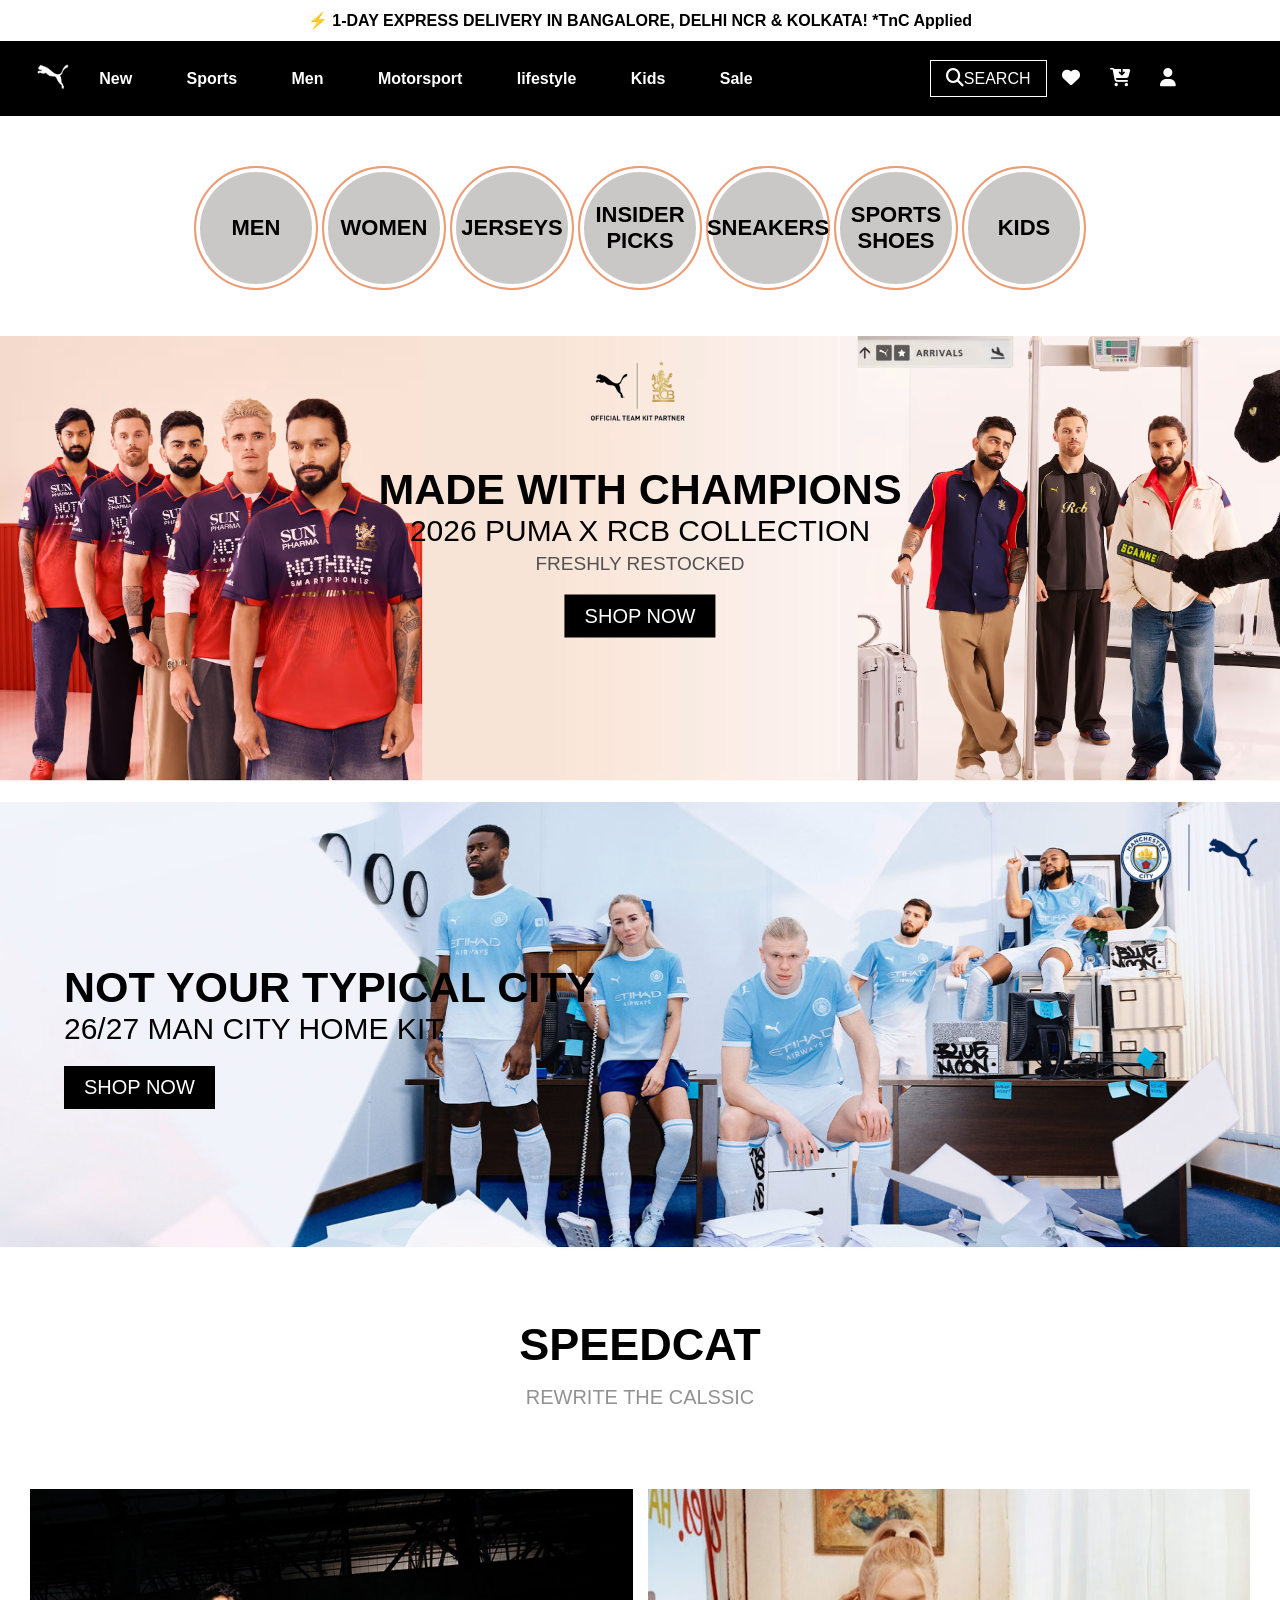
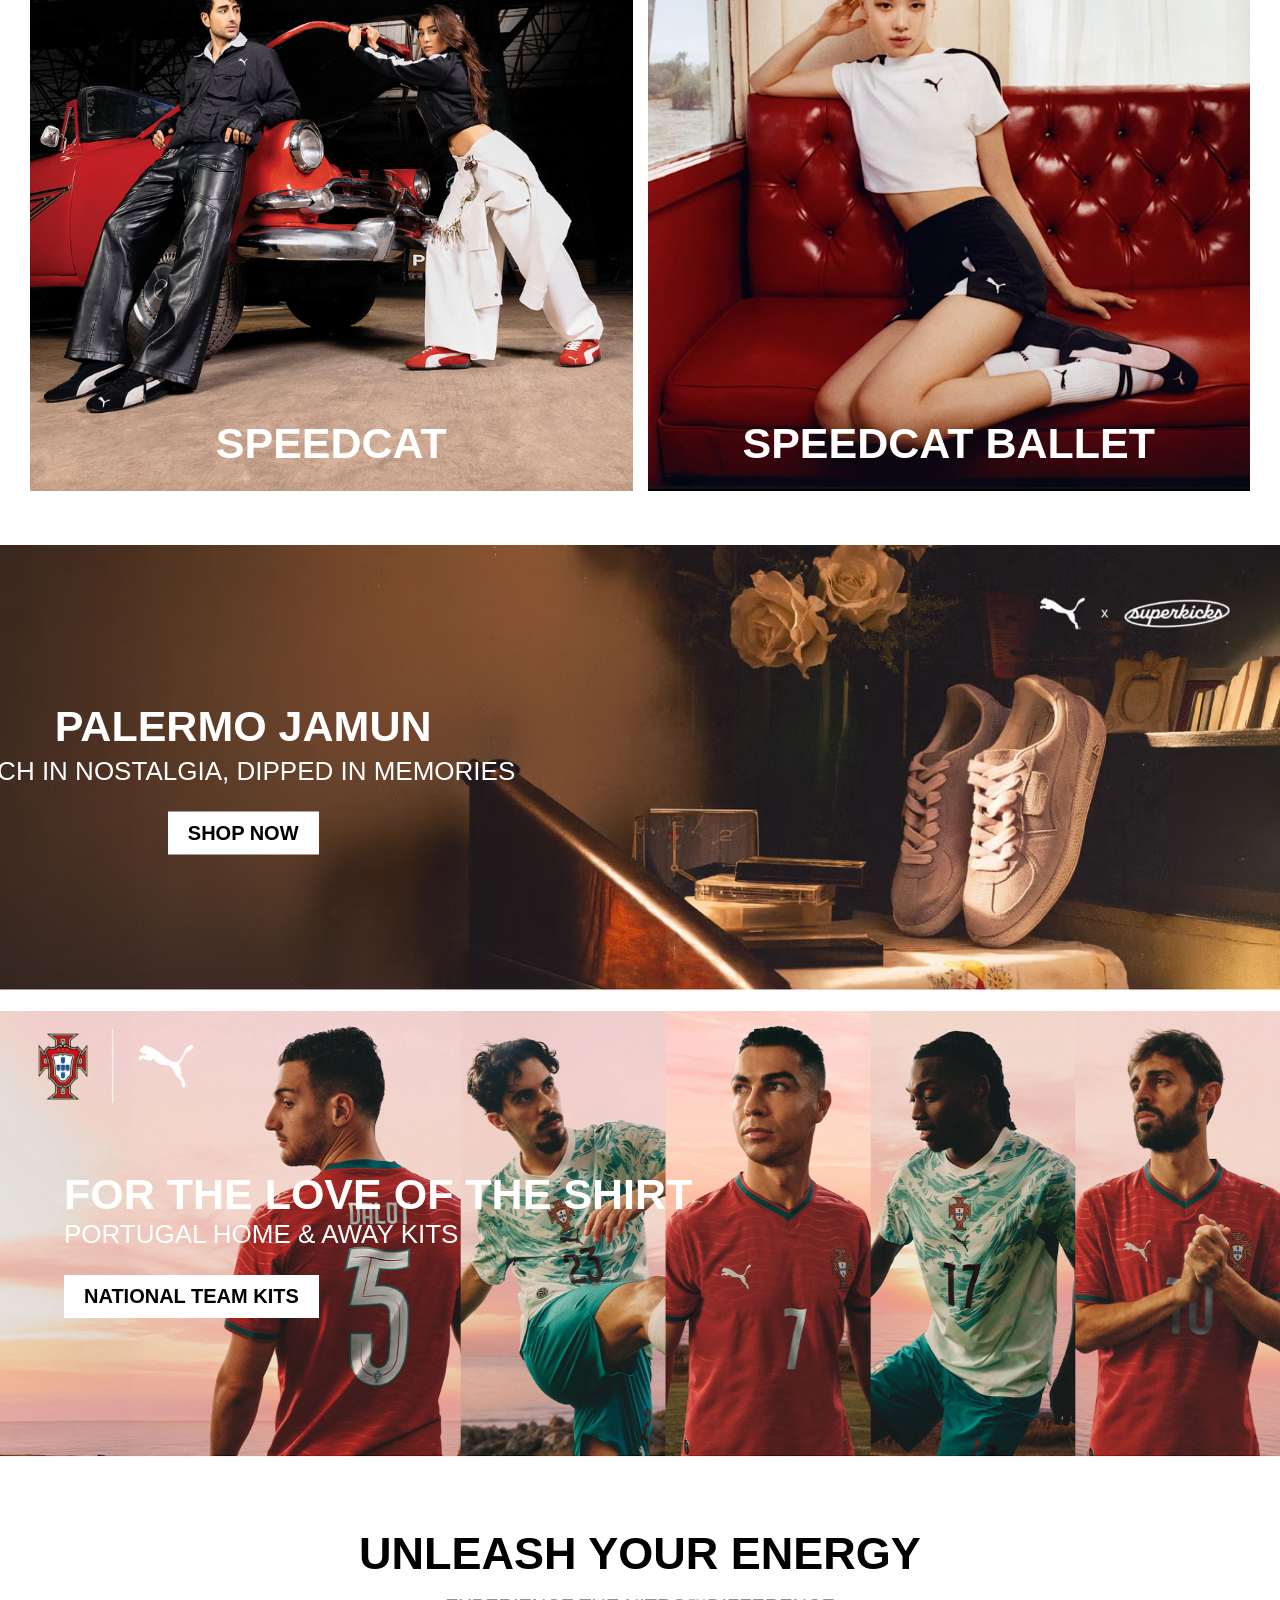
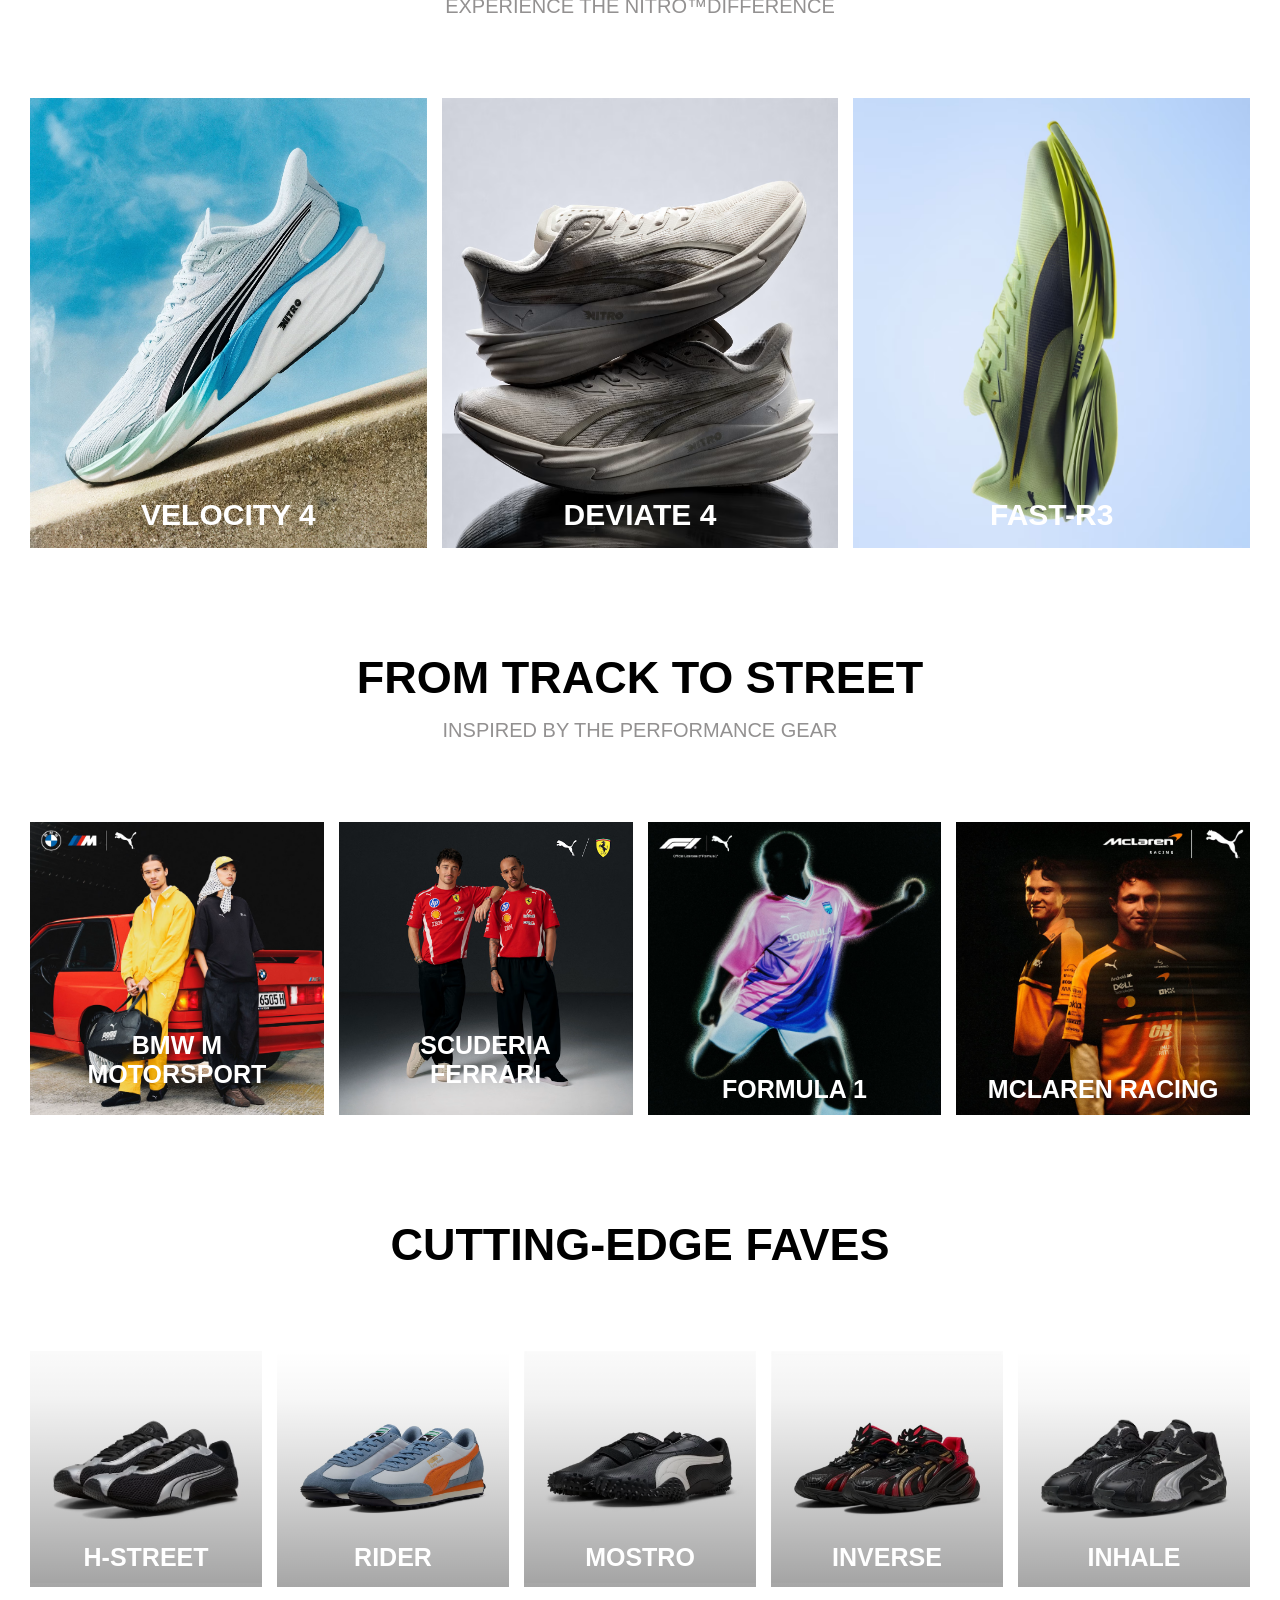
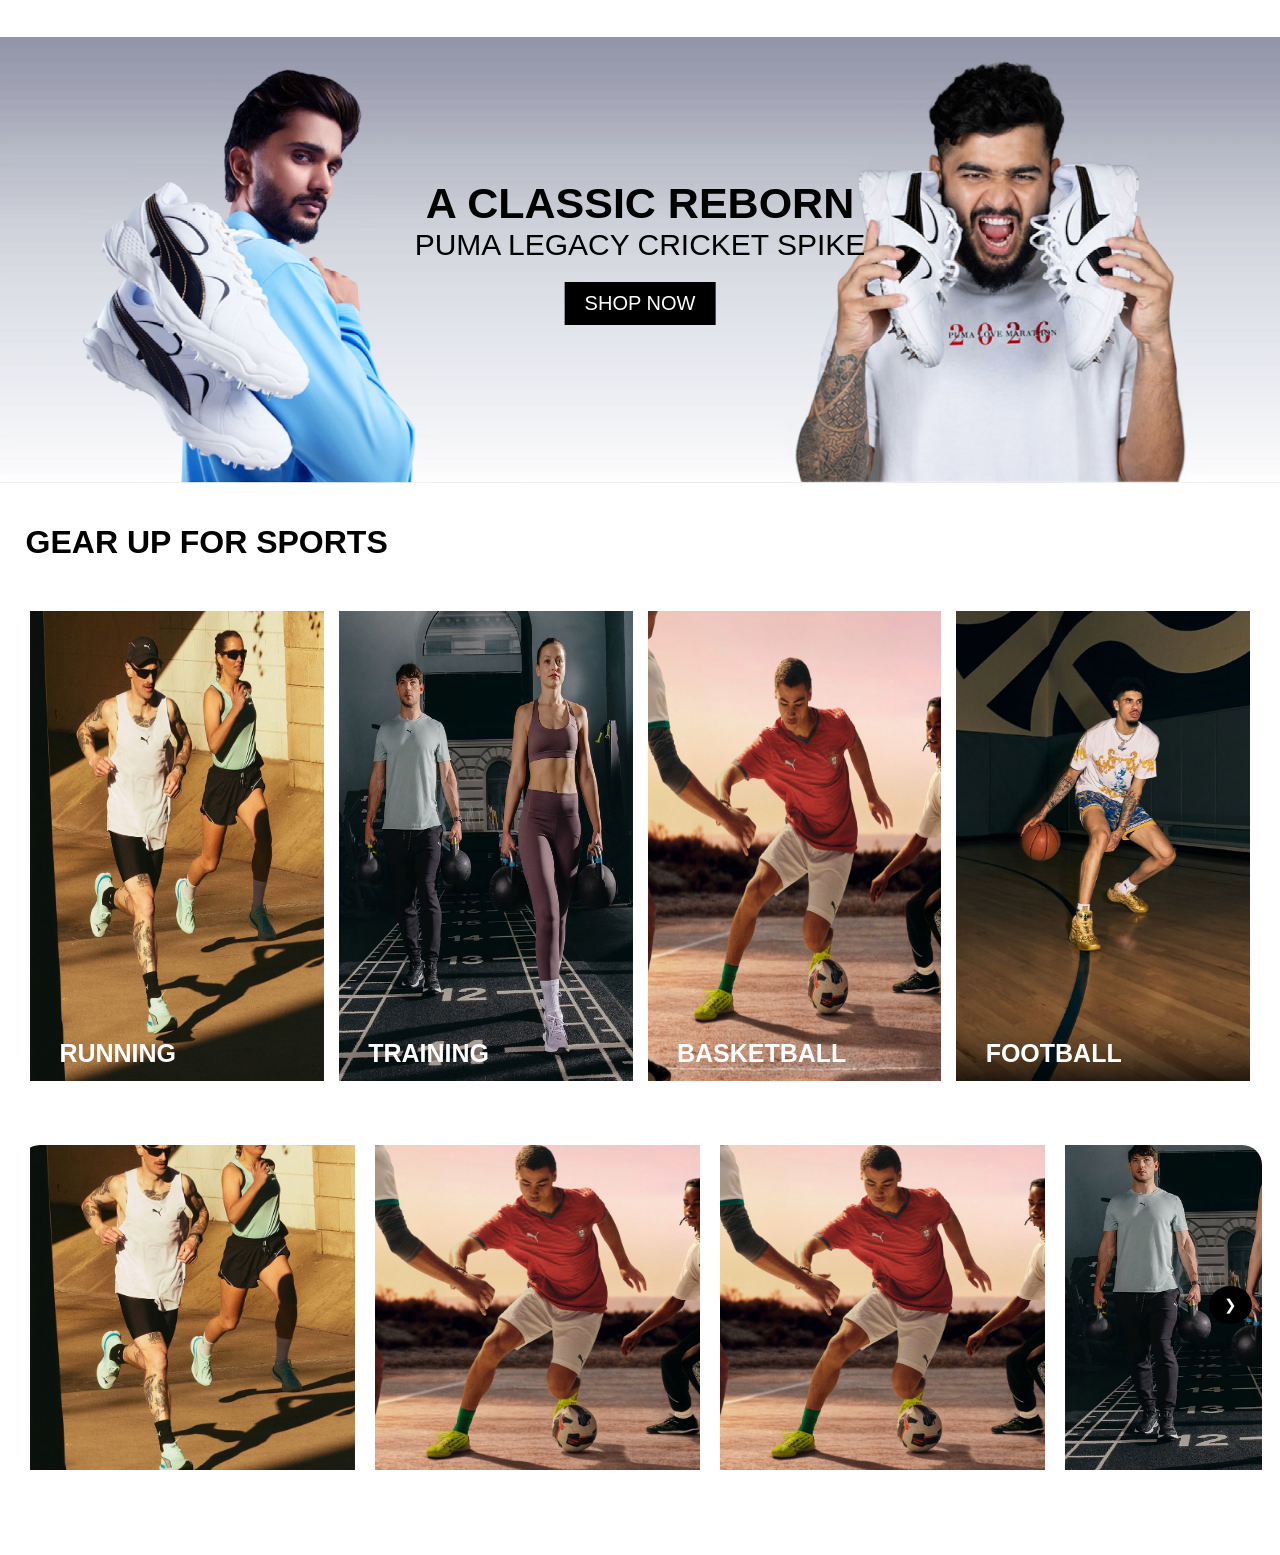
==== index.html @ 1e5866aa "new data" ====
<!DOCTYPE html>
<html lang="en">

<head>
    <meta charset="UTF-8">
    <meta name="viewport" content="width=device-width, initial-scale=1.0">
    <title>Puma Website Clone</title>
    <link rel="stylesheet" href="./index.css">
    <link rel="icon" href="./Assests/puma_logo.png" />
    <link rel="stylesheet" href="https://cdnjs.cloudflare.com/ajax/libs/font-awesome/6.5.1/css/all.min.css" />
</head>

<body>
    <div id="topNavBar">⚡️ 1-DAY EXPRESS DELIVERY IN BANGALORE, DELHI NCR & KOLKATA! *TnC Applied</div>
    <div id="navBar">
        <div id="navBar1">
            <img src="./Assests/puma_logo.png" alt="Puma_logo" />
        </div>
        <div id="navBar2">
            <a href="./Products.html">New</a>
            <a>Sports</a>
            <a href="./New.html">Men</a>
            <a>Motorsport</a>
            <a>lifestyle</a>
            <a>Kids</a>
            <a>Sale</a>
        </div>
        <div id="navBar3">
            <button><i class="fa-solid fa-magnifying-glass" style="font-size: 18px"></i>SEARCH</button>
            <button id="wishIcon" style="border: none"><i class="fa-solid fa-heart"
                    style="font-size: 18px;"></i></button>
            <button id="cartIcon" style="border: none"><i class="fa-solid fa-cart-arrow-down"
                    style="font-size: 18px;"></i></button>
            <button id="userIcon" style="border: none"><i class="fa-solid fa-user"
                    style="font-size: 18px;"></i></button>
        </div>
    </div>

    <div id="category">
        <p>MEN</p>
        <p>WOMEN</p>
        <p>JERSEYS</p>
        <p>INSIDER <br> PICKS</p>
        <p>SNEAKERS</p>
        <p>SPORTS <br> SHOES</p>
        <p>KIDS</p>
    </div>

    <div class="banner">
        <div class="banner_center">
            <h1>MADE WITH CHAMPIONS</h1>
            <p class="black_p">2026 PUMA X RCB COLLECTION</p>
            <p class="grey_p">FRESHLY RESTOCKED</p>
            <button class="blk_btn">SHOP NOW</button>
        </div>
        <img src="./Assests/mainTop.avif" alt="main_image" />
    </div>

    <div class="banner">
        <div class="banner_left">
            <h1>NOT YOUR TYPICAL CITY</h1>
            <p class="black_p">26/27 MAN CITY HOME KIT</p>
            <button class="blk_btn">SHOP NOW</button>
        </div>
        <img src="./Assests/etihad.avif" alt="Etihad_image" />
    </div>


    <div class="heading_center">
        <h1 class="black_h1_mid">SPEEDCAT</h1>
        <P class="grey_p_mid">REWRITE THE CALSSIC</P>
    </div>
    <div class="speedCat_div">
        <div class="banner">
            <div class="text_mid">
                <h1 class="white_h1_mid">SPEEDCAT</h1>
            </div>
            <img src="./Assests/cat1.avif" alt="cat1_image" />
        </div>
        <div class="banner">
            <div class="text_mid">
                <h1 class="white_h1_mid">SPEEDCAT BALLET</h1>
            </div>
            <img src="./Assests/cat2.avif" alt="cat2_image" />
        </div>
    </div>

    <div class="banner">
        <div class="banner_left text_mid">
            <h1 class="white_h1">PALERMO JAMUN</h1>
            <p class="grey_p white_p">RICH IN NOSTALGIA, DIPPED IN MEMORIES</p>
            <button class="blk_btn white_btn">SHOP NOW</button>
        </div>
        <img src="./Assests/palermo.avif" alt="palemro_image" />
    </div>

    <div class="banner">
        <div class="banner_left">
            <h1 class="white_h1">FOR THE LOVE OF THE SHIRT</h1>
            <p class="black_p white_p">PORTUGAL HOME & AWAY KITS</p>
            <button class="blk_btn white_btn">NATIONAL TEAM KITS</button>
        </div>
        <img src="./Assests/love.avif" alt="love_image" />
    </div>

    <div class="heading_center">
        <h1 class="black_h1_mid">UNLEASH YOUR ENERGY</h1>
        <P class="grey_p_mid">EXPERIENCE THE NITRO™️DIFFERENCE</P>
    </div>
    <div class="shoe_div speedCat_div">
        <div class="banner shoe_img">
            <div class="text_mid">
                <h2 class="white_h1_mid sml">VELOCITY 4</h2>
            </div>
            <img src="./Assests/shoe1.avif" alt="shoe1_image" />
        </div>
        <div class="banner shoe_img">
            <div class="text_mid">
                <h2 class="white_h1_mid sml">DEVIATE 4</h2>
            </div>
            <img src="./Assests/shoe2.avif" alt="shoe2_image" />
        </div>
        <div class="banner shoe_img">
            <div class="text_mid">
                <h2 class="white_h1_mid sml">FAST-R3</h2>
            </div>
            <img src="./Assests/shoe3.avif" alt="shoe3_image" />
        </div>
    </div>

    <div class="heading_center">
        <h1 class="black_h1_mid">FROM TRACK TO STREET</h1>
        <P class="grey_p_mid">INSPIRED BY THE PERFORMANCE GEAR</P>
    </div>
    <div class="track_div speedCat_div">
        <div class="banner track_img">
            <div class="text_mid">
                <h2 class="white_h1_mid vsml">BMW M MOTORSPORT</h2>
            </div>
            <img src="./Assests/track1.avif" alt="track1_image" />
        </div>
        <div class="banner track_img">
            <div class="text_mid">
                <h2 class="white_h1_mid vsml">SCUDERIA FERRARI</h2>
            </div>
            <img src="./Assests/track2.avif" alt="track2_image" />
        </div>
        <div class="banner track_img">
            <div class="text_mid">
                <h2 class="white_h1_mid vsml">FORMULA 1</h2>
            </div>
            <img src="./Assests/track3.avif" alt="track3_image" />
        </div>
        <div class="banner track_img">
            <div class="text_mid">
                <h2 class="white_h1_mid vsml">MCLAREN RACING</h2>
            </div>
            <img src="./Assests/track4.avif" alt="track4_image" />
        </div>
    </div>

    <div class="heading_center">
        <h1 class="black_h1_mid">CUTTING-EDGE FAVES</h1>
    </div>
    <div class="snk_div speedCat_div">
        <div class="banner track_img">
            <div class="text_mid">
                <h2 class="white_h1_mid vsml">H-STREET</h2>
            </div>
            <div class="shadow_img">
                <img src="./Assests/snk1.avif" alt="snk1_image" />
            </div>

        </div>
        <div class="banner track_img">
            <div class="text_mid">
                <h2 class="white_h1_mid vsml">RIDER</h2>
            </div>
            <div class="shadow_img">
                <img src="./Assests/snk2.avif" alt="snk2_image" />
            </div>

        </div>
        <div class="banner track_img">
            <div class="text_mid">
                <h2 class="white_h1_mid vsml">MOSTRO</h2>
            </div>
            <div class="shadow_img">
                <img src="./Assests/snk3.avif" alt="snk3_image" />
            </div>

        </div>
        <div class="banner track_img">
            <div class="text_mid">
                <h2 class="white_h1_mid vsml">INVERSE</h2>
            </div>
            <div class="shadow_img">
                <img src="./Assests/snk4.avif" alt="snk4_image" />
            </div>

        </div>
        <div class="banner track_img">
            <div class="text_mid">
                <h2 class="white_h1_mid vsml">INHALE</h2>
            </div>
            <div class="shadow_img">
                <img src="./Assests/snk5.avif" alt="snk5_image" />
            </div>

        </div>
    </div>


    <div class="banner">
        <div class="banner_center">
            <h1>A CLASSIC REBORN</h1>
            <p class="black_p">PUMA LEGACY CRICKET SPIKE</p>
            <button class="blk_btn">SHOP NOW</button>
        </div>
        <img src="./Assests/classic.avif" alt="classic_image" />
    </div>

    <div class="mar-less">
        <h1 class="black_h1_left">GEAR UP FOR SPORTS</h1>
    </div>
    <div class="track_div speedCat_div">
        <div class="banner gear_img">
            <div>
                <h2 class="white_h1_mid vsml">RUNNING</h2>
            </div>
            <img src="./Assests/gear1.avif" alt="gear1_image" />
        </div>
        <div class="banner gear_img">
            <div>
                <h2 class="white_h1_mid vsml">TRAINING</h2>
            </div>
            <img src="./Assests/gear2.avif" alt="gear2_image" />
        </div>
        <div class="banner gear_img">
            <div>
                <h2 class="white_h1_mid vsml">BASKETBALL</h2>
            </div>
            <img src="./Assests/gear3.avif" alt="gear3_image" />
        </div>
        <div class="banner gear_img">
            <div>
                <h2 class="white_h1_mid vsml">FOOTBALL</h2>
            </div>
            <img src="./Assests/gear4.avif" alt="gear4_image" />
        </div>
    </div>



    <div class="carousel">

        <div class="slides" id="slides">
            <img src="./Assests/gear1.avif" alt="gear4_image" />
            <img src="./Assests/gear3.avif" alt="gear4_image" />
            <img src="./Assests/gear3.avif" alt="gear4_image" />
            <img src="./Assests/gear2.avif" alt="gear4_image" />
            <img src="./Assests/gear1.avif" alt="gear4_image" />
            <img src="./Assests/gear1.avif" alt="gear4_image" />
            <img src="./Assests/gear3.avif" alt="gear4_image" />
            <img src="./Assests/gear3.avif" alt="gear4_image" />
            <img src="./Assests/snk2.avif" alt="gear4_image" />
            <img src="./Assests/snk1.avif" alt="gear4_image" />
        </div>

        <button class="prev" id="prev">❮</button>
        <button class="next" id="next">❯</button>

    </div>


    <script src="./index.js"></script>
</body>

</html>
---- index.css ----
* {
    margin: 0;
    font-family: 'Gill Sans', 'Gill Sans MT', Calibri, 'Trebuchet MS', sans-serif
}

/* TOP NAVBAR */
#topNavBar {
    text-align: center;
    padding: 11px 0px;
    font-weight: 600;
}

/* MAIN NAVBAR */
#navBar {
    background-color: black;
    display: flex;
    justify-content: flex-start;
    padding: 1.2em 2em;
}

/* NAVBAR FIRST */
#navBar1 {
    /* border:1px solid white */
}

#navBar1 img {
    width: 40px
}

/* NAVBAR SECOND */
#navBar2 {
    display: flex;
    justify-content: space-around;
    /* border:1px solid white; */
    padding-right: 150px;
    align-items: center;
}

#navBar2 a {
    font-size: 16px;
    color: #FFFFFF;
    padding: 0px 1.7em;
    font-weight: 600;
    text-decoration: none;
}

/* NAVBAR THIRD */
#navBar3 {
    display: flex;
    justify-content: space-around;
    /* border:1px solid white */
}

#navBar3 button {
    padding: 0px 15px;
    background-color: black;
    color: white;
    font-weight: 400;
    font-size: 16px;
    border: 1px solid white
}

/* CATEGORIES */
#category {
    display: flex;
    justify-content: space-around;
    width: 70%;
    margin: 50px auto;
    height: 120px;
}

#category p {
    border: 2px solid rgb(240, 154, 111);
    background-color: rgb(202, 199, 199);
    border-radius: 50%;
    height: 120px;
    width: 120px;
    display: flex;
    justify-content: center;
    align-items: center;
    text-align: center;
    font-weight: 600;
    font-size: 22px;
    box-shadow: inset 0 0 0 4px white;
}

/* BANNER FIRST */
.banner {
    position: relative;
}

.banner_center {
    position: absolute;
    top: 46%;
    left: 50%;
    translate: -50% -50%;
    z-index: 2;
    text-align: center;
    font-family: 'Franklin Gothic Medium', 'Arial Narrow', Arial, sans-serif;
}

.banner h1 {
    font-size: 43px;
    font-weight: 600;
}

.black_p {
    font-size: 30px;
    font-weight: 100;
}

.grey_p {
    font-size: 19px;
    font-weight: 100;
    color: rgb(83, 82, 82);
    padding-top: 5px;
}

.banner img {
    width: 100%;
}

.blk_btn{
    background-color: black;
    color: white;
    border: 0px;
    padding: 10px 20px;
    margin-top: 20px;
    font-size: 20px;
}

/* BANNER TYPICAL */
.banner_left {
    position: absolute;
    top: 50%;
    left: 45%;
    translate: -50% -50%;
    z-index: 2;
    width:80%;
    font-family: 'Franklin Gothic Medium', 'Arial Narrow', Arial, sans-serif;
}

/* SPEEDCAT */
.black_h1_mid{
    text-align: center;
    font-size: 45px;
}
.grey_p_mid{
    margin-top: 15px;
    text-align: center;
    font-size: 20px;
    color: rgb(147, 145, 145);
}
.heading_center{
    padding: 50px 0px 30px 0px;
}

.speedCat_div{
    padding: 50px 30px;
    display: grid;
    grid-template-columns: repeat(2,1fr);
    gap:15px;
    position: relative;
}

.white_h1_mid{
    position: absolute;
    left:50%;
    bottom: 0.5%;
    width:80%;
    translate: -50% -50%;
    color: white;
}

/* BANNER PALERMO */
.white_h1{
    font-size: 43px;
    font-weight: 600;
    color: white;
}

.white_p{
    color:white;
    font-size: 26px;
}

.text_mid{
    text-align: center;
      left: 19%;
}

.white_btn{
    background-color: white;
    color:black;
    font-weight: 800;
    margin-top: 25px;
}
 /* SHOE GRID */
.shoe_div{
    grid-template-columns: repeat(3,1fr);
}
.sml{
    font-size: 30px;
}
.shoe_img img{
 height:450px;
}
/* TRACK GRID */
.track_div{
    grid-template-columns: repeat(4,1fr);
}
.track_img img{
    height: auto;
}
.vsml{
    font-size: 25px;
    z-index: 2;
}
/* SNEAKER GRID */
.snk_div{
    grid-template-columns: repeat(5,1fr);
    position: relative;
    width: fit-content;
}
/* layer on image */
.shadow_img::after {  
    content: "";
    position: absolute;
    inset: 0;
    background: linear-gradient(
    180deg,
    rgba(0,0,0,0) 0%,
    rgba(0,0,0,0.03) 20%,
    rgba(0,0,0,0.10) 40%,
    rgba(0,0,0,0.20) 65%,
    rgba(0,0,0,0.35) 100%
);
}

/* GEAR UP */
.black_h1_left{
    margin-left: 2%;
}
.gear_img img{
    height:470px
}
.mar-less{
    margin:20px 0px 0px 0px;
}

/* CAROSOULE */
    .carousel{
    width:97%;
    height:400px;
    overflow:hidden;
    position:relative;
    border-radius:20px;
    margin: 10px 20px;
}

.slides{
    display:flex;
    height:100%;
    transition:transform 2s ease-in-out;
}

.slides img{
    width:325px;
    height:325px;
    object-fit:cover;
    flex-shrink:0;
    margin:0px 10px;
}

.prev,
.next{
    position:absolute;
    top:40%;
    transform:translateY(-50%);
    padding:10px 15px;
    border:none;
    background:black;
    color:white;
    cursor:pointer;
    font-size:15px;
    z-index:10;
    border-radius: 50%;
}

.prev{
    left:10px;
}

.next{
    right:10px;
}
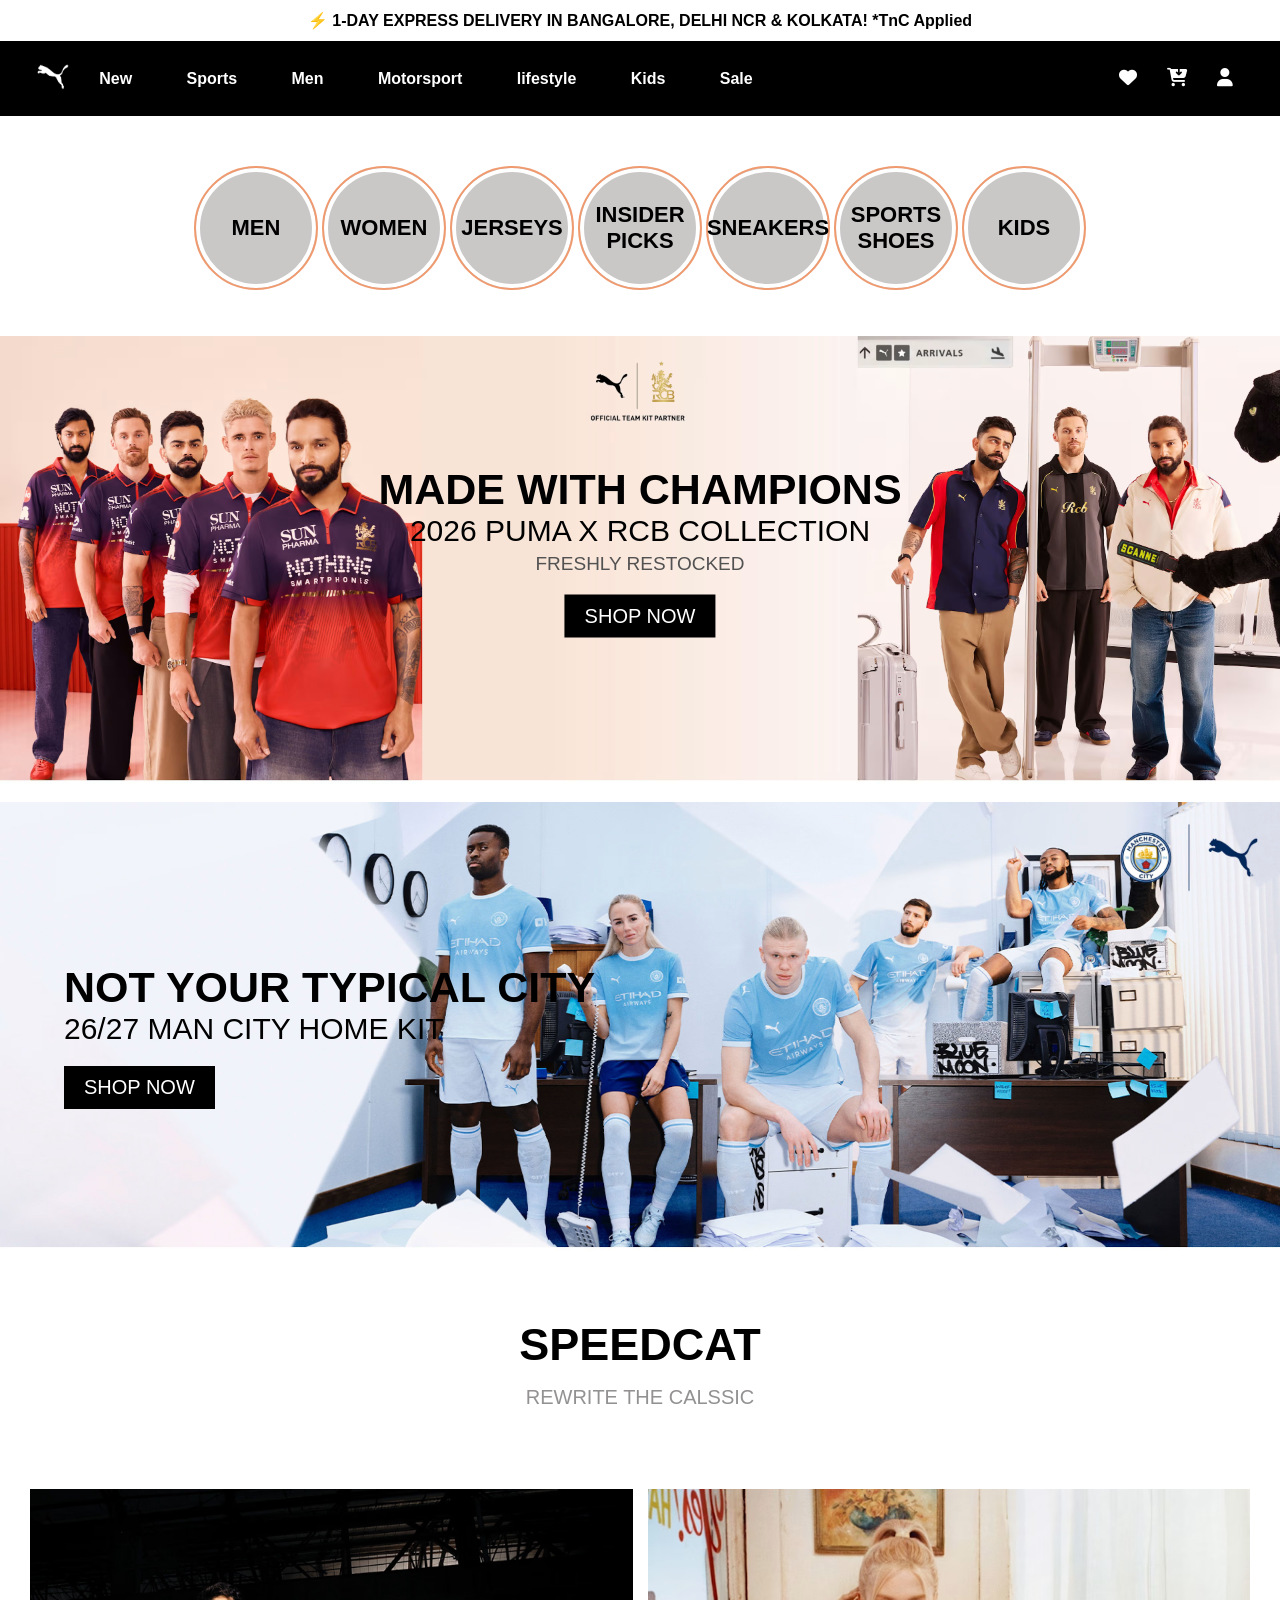
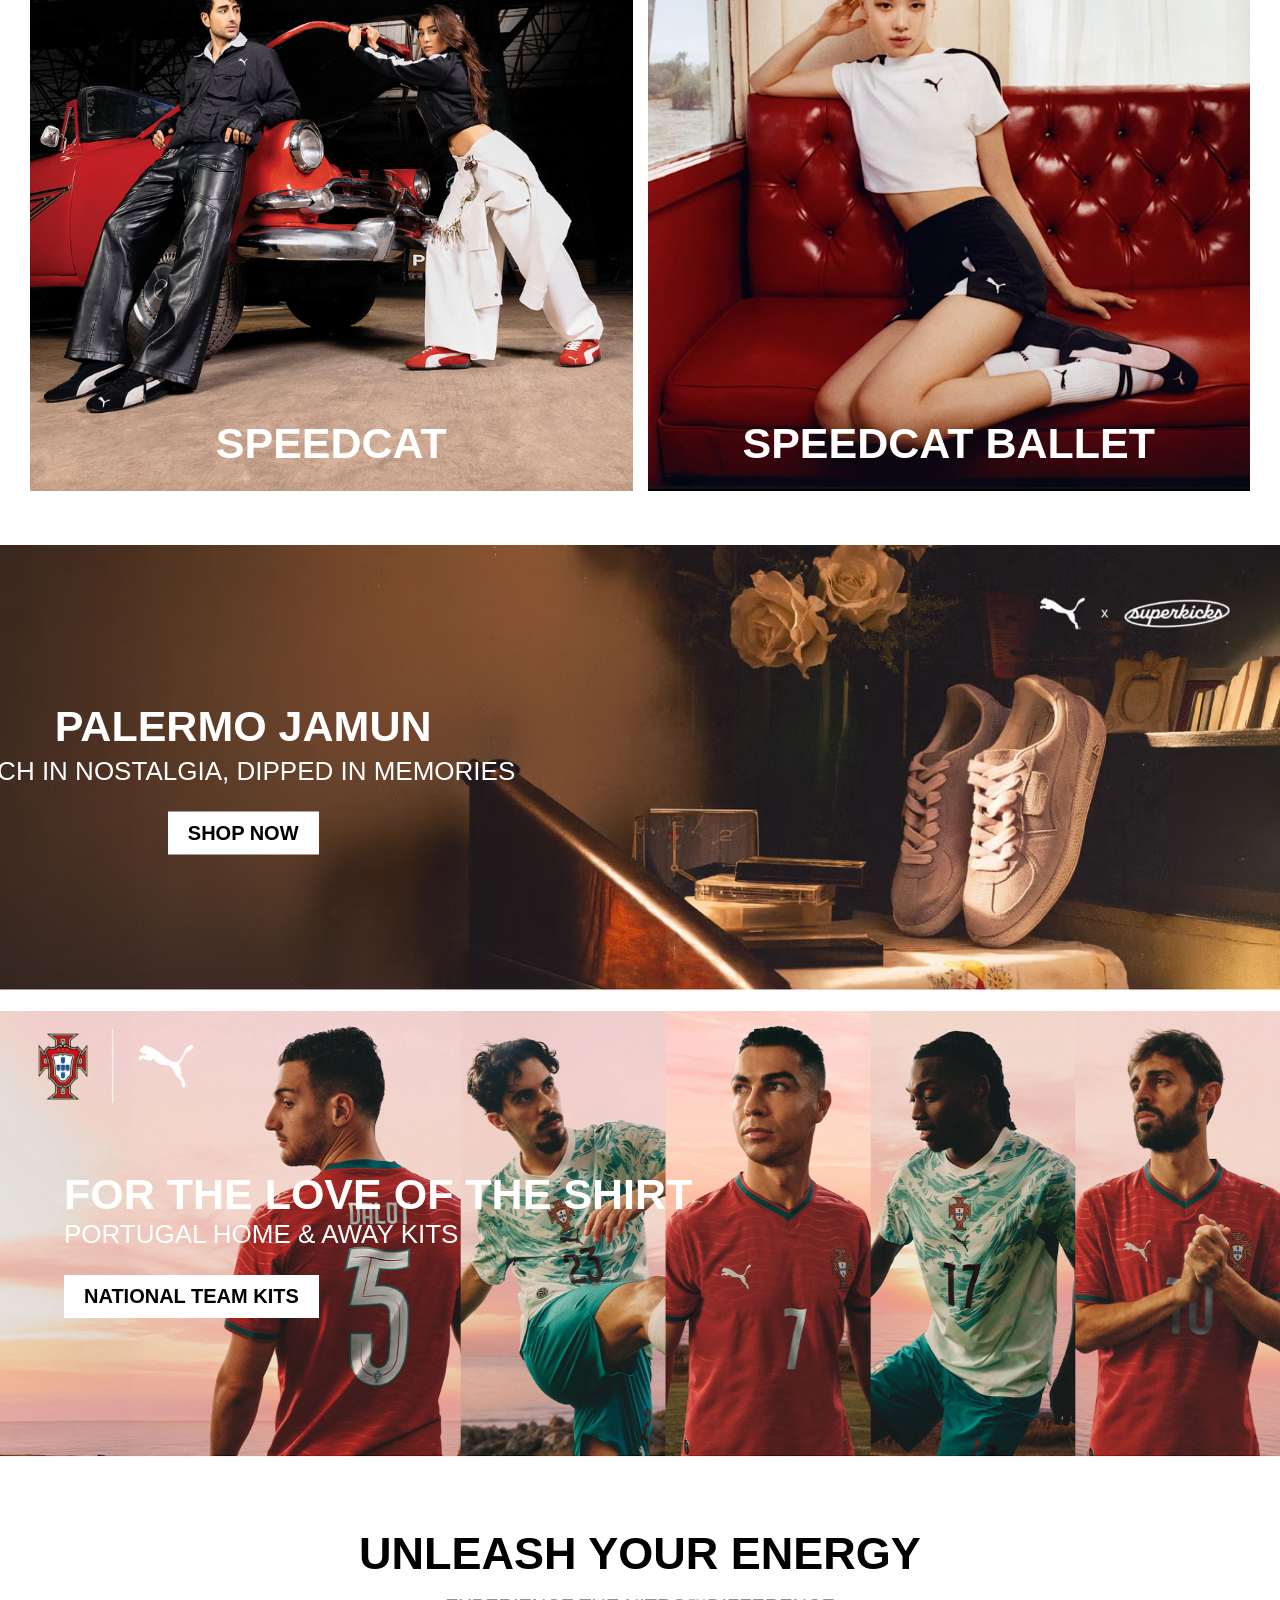
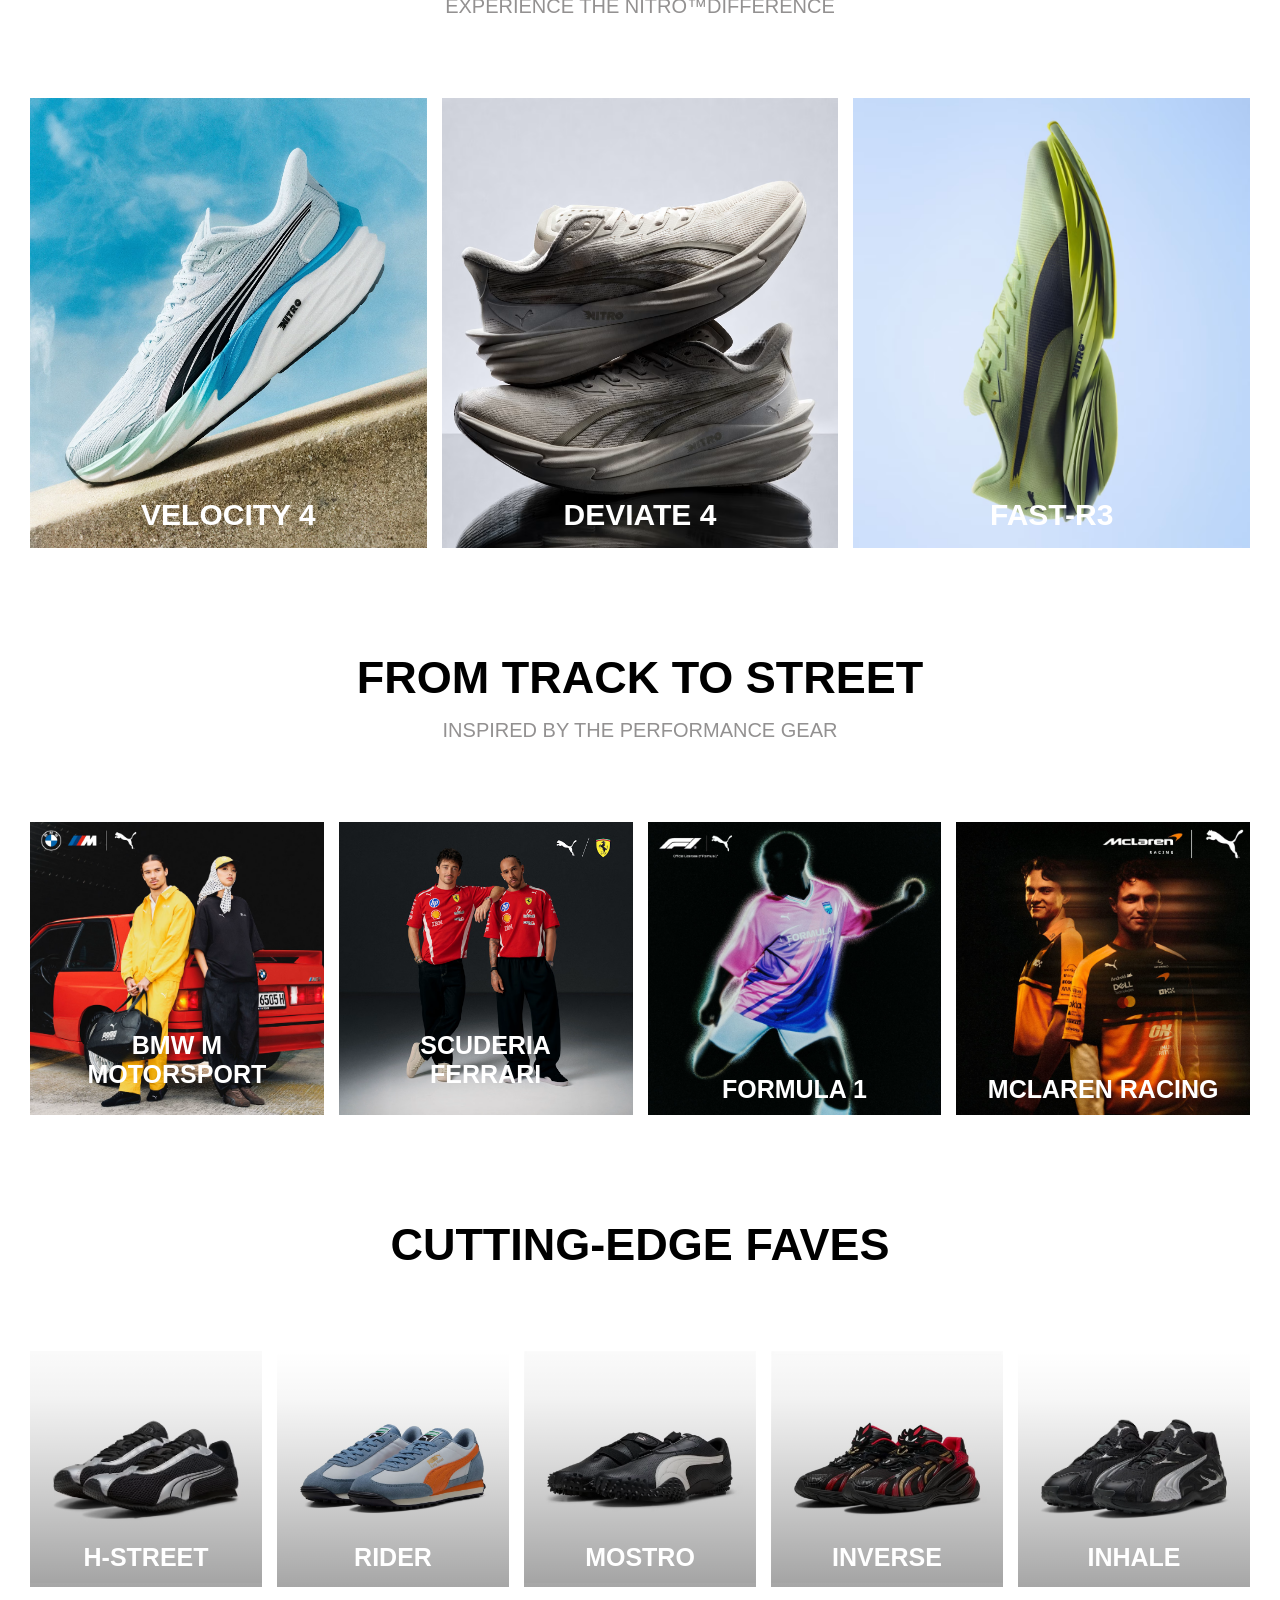
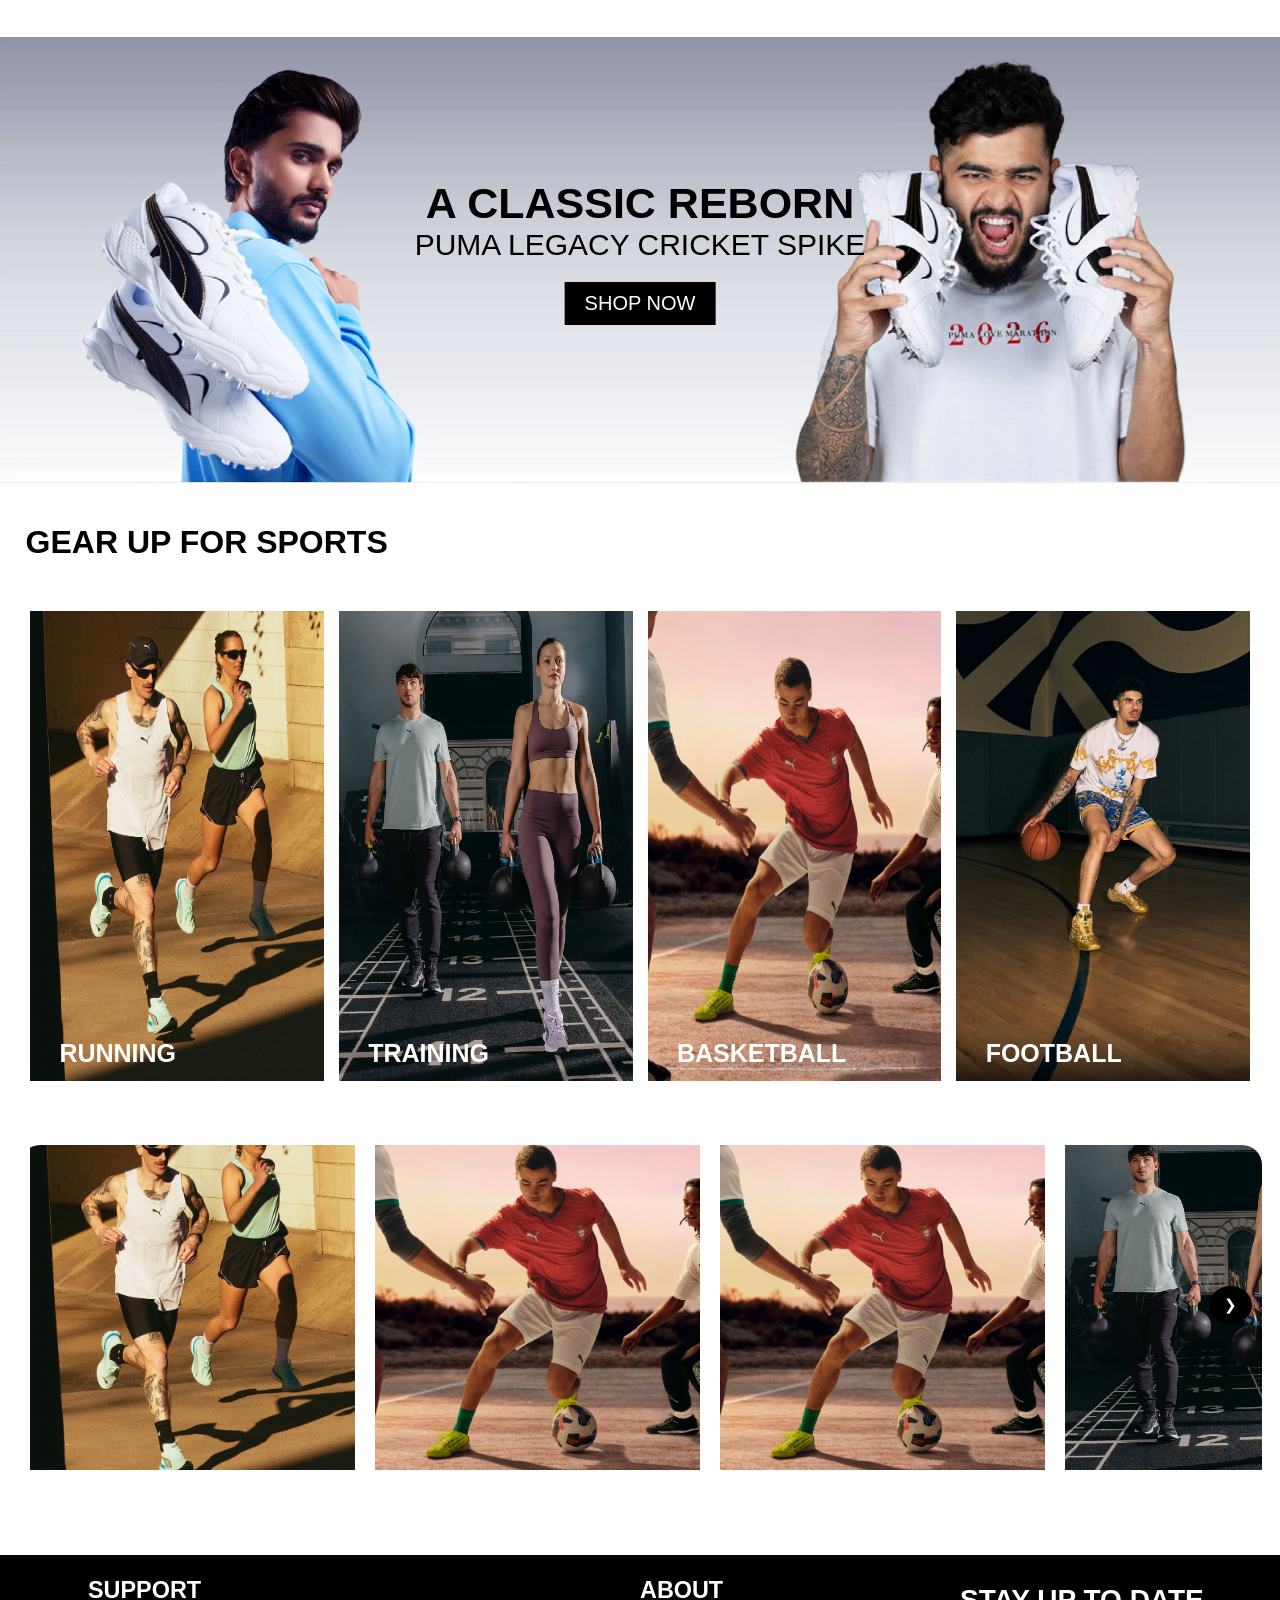
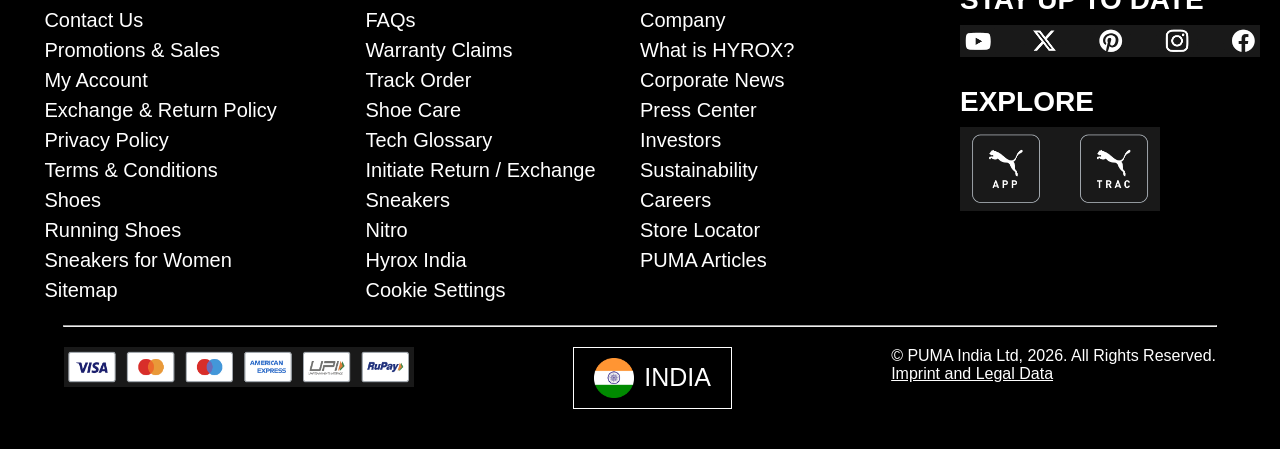
==== commit 893647fe: "add" ====
--- a/index.html
+++ b/index.html
@@ -16,24 +16,27 @@
         <div id="navBar1">
             <img src="./Assests/puma_logo.png" alt="Puma_logo" />
         </div>
-        <div id="navBar2">
-            <a href="./Products.html">New</a>
-            <a>Sports</a>
-            <a href="./New.html">Men</a>
-            <a>Motorsport</a>
-            <a>lifestyle</a>
-            <a>Kids</a>
-            <a>Sale</a>
-        </div>
-        <div id="navBar3">
-            <button><i class="fa-solid fa-magnifying-glass" style="font-size: 18px"></i>SEARCH</button>
-            <button id="wishIcon" style="border: none"><i class="fa-solid fa-heart"
-                    style="font-size: 18px;"></i></button>
-            <button id="cartIcon" style="border: none"><i class="fa-solid fa-cart-arrow-down"
-                    style="font-size: 18px;"></i></button>
-            <button id="userIcon" style="border: none"><i class="fa-solid fa-user"
-                    style="font-size: 18px;"></i></button>
-        </div>
+        <div id="divContainer">
+            <div id="navBar2">
+                <a href="./New.html">New</a>
+                <a href="./New.html">Sports</a>
+                <a href="./New.html">Men</a>
+                <a href="./New.html">Motorsport</a>
+                <a href="./New.html">lifestyle</a>
+                <a href="./New.html">Kids</a>
+                <a href="./New.html">Sale</a>
+            </div>
+            <div id="navBar3">
+                <button id="wishIcon" style="border: none"><i class="fa-solid fa-heart"
+                        style="font-size: 18px;"></i></button>
+                <button id="cartIcon" style="border: none"><i class="fa-solid fa-cart-arrow-down"
+                        style="font-size: 18px;"></i></button>
+                <button id="userIcon" style="border: none"><i class="fa-solid fa-user"
+                        style="font-size: 18px;"></i></button>
+            </div>
+        </div>
+
+    </div>
     </div>
 
     <div id="category">
@@ -48,7 +51,7 @@
 
     <div class="banner">
         <div class="banner_center">
-            <h1>MADE WITH CHAMPIONS</h1>
+            <h1 class="blk_head">MADE WITH CHAMPIONS</h1>
             <p class="black_p">2026 PUMA X RCB COLLECTION</p>
             <p class="grey_p">FRESHLY RESTOCKED</p>
             <button class="blk_btn">SHOP NOW</button>
@@ -58,7 +61,7 @@
 
     <div class="banner">
         <div class="banner_left">
-            <h1>NOT YOUR TYPICAL CITY</h1>
+            <h1 class="blk_head">NOT YOUR TYPICAL CITY</h1>
             <p class="black_p">26/27 MAN CITY HOME KIT</p>
             <button class="blk_btn">SHOP NOW</button>
         </div>
@@ -213,7 +216,7 @@
 
     <div class="banner">
         <div class="banner_center">
-            <h1>A CLASSIC REBORN</h1>
+            <h1 class="blk_head">A CLASSIC REBORN</h1>
             <p class="black_p">PUMA LEGACY CRICKET SPIKE</p>
             <button class="blk_btn">SHOP NOW</button>
         </div>
@@ -272,6 +275,79 @@
 
     </div>
 
+    <div id="main_footer">
+        <div id="footer">
+
+            <div id="line_1">
+                <h3>SUPPORT</h3>
+                <div id="line_1A">
+                    <div id="line_1AA">
+                        <p>Contact Us</p>
+                        <p>Promotions & Sales</p>
+                        <p>My Account</p>
+                        <p>Exchange & Return Policy</p>
+                        <p>Privacy Policy</p>
+                        <p>Terms & Conditions</p>
+                        <p>Shoes</p>
+                        <p>Running Shoes</p>
+                        <p>Sneakers for Women</p>
+                        <p>Sitemap</p>
+                    </div>
+                    <div id="line_1AB">
+                        <p>FAQs</p>
+                        <p>Warranty Claims</p>
+                        <p>Track Order</p>
+                        <p>Shoe Care</p>
+                        <p>Tech Glossary</p>
+                        <p>Initiate Return / Exchange</p>
+                        <p>Sneakers</p>
+                        <p>Nitro</p>
+                        <p>Hyrox India</p>
+                        <p>Cookie Settings</p>
+                    </div>
+                </div>
+
+
+            </div>
+            <div id="line_2">
+                <h3>ABOUT</h3>
+                <p>Company</p>
+                <p>What is HYROX?</p>
+                <p>Corporate News</p>
+                <p>Press Center</p>
+                <p>Investors</p>
+                <p>Sustainability</p>
+                <p>Careers</p>
+                <p>Store Locator</p>
+                <p>PUMA Articles</p>
+            </div>
+            <div id="line_3">
+                <h1>STAY UP TO DATE</h1>
+                <img id="img_footer_2" src="./Assests/footer_2.png" />
+                <h1>EXPLORE</h1>
+                <img id="img_footer_3" src="./Assests/footer_3.png" />
+            </div>
+
+
+        </div>
+        <hr style="width: 90%; margin: auto;" />
+        <div id="footer_bottom">
+            <img id="img_1" src="./Assests/cards.png" />
+
+            <div id="flag">
+                <button>
+                    <img src="./Assests/flag.png" />
+                    INDIA
+                </button>
+            </div>
+            <div id="p_3">
+                <p>© PUMA India Ltd, 2026. All Rights Reserved.</p>
+                <p style="text-decoration: underline;">Imprint and Legal Data</p>
+            </div>
+        </div>
+    </div>
+
+
 
     <script src="./index.js"></script>
 </body>
--- a/index.css
+++ b/index.css
@@ -16,23 +16,34 @@
     display: flex;
     justify-content: flex-start;
     padding: 1.2em 2em;
+    position: sticky;
+    top: 0px;
+    z-index: 50;
+    /* border: 5px solid red; */
 }
 
 /* NAVBAR FIRST */
 #navBar1 {
-    /* border:1px solid white */
+    /* border: 5px solid rgb(243, 12, 170) */
 }
 
 #navBar1 img {
     width: 40px
 }
 
+#divContainer {
+    width: 100%;
+    display: flex;
+    justify-content: space-between;
+    /* border: 2px solid rgb(62, 213, 35); */
+}
+
 /* NAVBAR SECOND */
 #navBar2 {
     display: flex;
     justify-content: space-around;
-    /* border:1px solid white; */
-    padding-right: 150px;
+    /* border: 1px solid white; */
+    /* padding-right: 150px; */
     align-items: center;
 }
 
@@ -48,7 +59,7 @@
 #navBar3 {
     display: flex;
     justify-content: space-around;
-    /* border:1px solid white */
+    /* border: 1px solid white */
 }
 
 #navBar3 button {
@@ -57,7 +68,7 @@
     color: white;
     font-weight: 400;
     font-size: 16px;
-    border: 1px solid white
+    /* border: 1px solid white */
 }
 
 /* CATEGORIES */
@@ -120,13 +131,19 @@
     width: 100%;
 }
 
-.blk_btn{
+.blk_btn {
     background-color: black;
     color: white;
     border: 0px;
     padding: 10px 20px;
     margin-top: 20px;
     font-size: 20px;
+    cursor: pointer;
+}
+
+.blk_btn:hover {
+    background-color: bisque;
+    color: black;
 }
 
 /* BANNER TYPICAL */
@@ -136,161 +153,432 @@
     left: 45%;
     translate: -50% -50%;
     z-index: 2;
-    width:80%;
+    width: 80%;
     font-family: 'Franklin Gothic Medium', 'Arial Narrow', Arial, sans-serif;
 }
 
 /* SPEEDCAT */
-.black_h1_mid{
+.black_h1_mid {
     text-align: center;
     font-size: 45px;
 }
-.grey_p_mid{
+
+.grey_p_mid {
     margin-top: 15px;
     text-align: center;
     font-size: 20px;
     color: rgb(147, 145, 145);
 }
-.heading_center{
+
+.heading_center {
     padding: 50px 0px 30px 0px;
 }
 
-.speedCat_div{
+.speedCat_div {
     padding: 50px 30px;
     display: grid;
-    grid-template-columns: repeat(2,1fr);
-    gap:15px;
+    grid-template-columns: repeat(2, 1fr);
+    gap: 15px;
     position: relative;
 }
 
-.white_h1_mid{
+.white_h1_mid {
     position: absolute;
-    left:50%;
+    left: 50%;
     bottom: 0.5%;
-    width:80%;
+    width: 80%;
     translate: -50% -50%;
     color: white;
 }
 
 /* BANNER PALERMO */
-.white_h1{
+.white_h1 {
     font-size: 43px;
     font-weight: 600;
     color: white;
 }
 
-.white_p{
-    color:white;
+.white_p {
+    color: white;
     font-size: 26px;
 }
 
-.text_mid{
+.text_mid {
     text-align: center;
-      left: 19%;
-}
-
-.white_btn{
+    left: 19%;
+}
+
+.white_btn {
     background-color: white;
-    color:black;
+    color: black;
     font-weight: 800;
     margin-top: 25px;
 }
- /* SHOE GRID */
-.shoe_div{
-    grid-template-columns: repeat(3,1fr);
-}
-.sml{
+
+/* SHOE GRID */
+.shoe_div {
+    grid-template-columns: repeat(3, 1fr);
+}
+
+.sml {
     font-size: 30px;
 }
-.shoe_img img{
- height:450px;
-}
+
+.shoe_img img {
+    height: 450px;
+}
+
 /* TRACK GRID */
-.track_div{
-    grid-template-columns: repeat(4,1fr);
-}
-.track_img img{
+.track_div {
+    grid-template-columns: repeat(4, 1fr);
+}
+
+.track_img img {
     height: auto;
 }
-.vsml{
+
+.vsml {
     font-size: 25px;
     z-index: 2;
 }
+
 /* SNEAKER GRID */
-.snk_div{
-    grid-template-columns: repeat(5,1fr);
+.snk_div {
+    grid-template-columns: repeat(5, 1fr);
     position: relative;
     width: fit-content;
 }
+
 /* layer on image */
-.shadow_img::after {  
+.shadow_img::after {
     content: "";
     position: absolute;
     inset: 0;
-    background: linear-gradient(
-    180deg,
-    rgba(0,0,0,0) 0%,
-    rgba(0,0,0,0.03) 20%,
-    rgba(0,0,0,0.10) 40%,
-    rgba(0,0,0,0.20) 65%,
-    rgba(0,0,0,0.35) 100%
-);
+    background: linear-gradient(180deg,
+            rgba(0, 0, 0, 0) 0%,
+            rgba(0, 0, 0, 0.03) 20%,
+            rgba(0, 0, 0, 0.10) 40%,
+            rgba(0, 0, 0, 0.20) 65%,
+            rgba(0, 0, 0, 0.35) 100%);
 }
 
 /* GEAR UP */
-.black_h1_left{
+.black_h1_left {
     margin-left: 2%;
 }
-.gear_img img{
-    height:470px
-}
-.mar-less{
-    margin:20px 0px 0px 0px;
+
+.gear_img img {
+    height: 470px
+}
+
+.mar-less {
+    margin: 20px 0px 0px 0px;
 }
 
 /* CAROSOULE */
-    .carousel{
-    width:97%;
-    height:400px;
-    overflow:hidden;
-    position:relative;
-    border-radius:20px;
+.carousel {
+    width: 97%;
+    height: 400px;
+    overflow: hidden;
+    position: relative;
+    border-radius: 20px;
     margin: 10px 20px;
 }
 
-.slides{
-    display:flex;
-    height:100%;
-    transition:transform 2s ease-in-out;
-}
-
-.slides img{
-    width:325px;
-    height:325px;
-    object-fit:cover;
-    flex-shrink:0;
-    margin:0px 10px;
+.slides {
+    display: flex;
+    height: 100%;
+    transition: transform 2s ease-in-out;
+}
+
+.slides img {
+    width: 325px;
+    height: 325px;
+    object-fit: cover;
+    flex-shrink: 0;
+    margin: 0px 10px;
 }
 
 .prev,
-.next{
-    position:absolute;
-    top:40%;
-    transform:translateY(-50%);
-    padding:10px 15px;
-    border:none;
-    background:black;
-    color:white;
-    cursor:pointer;
-    font-size:15px;
-    z-index:10;
+.next {
+    position: absolute;
+    top: 40%;
+    transform: translateY(-50%);
+    padding: 10px 15px;
+    border: none;
+    background: black;
+    color: white;
+    cursor: pointer;
+    font-size: 15px;
+    z-index: 10;
     border-radius: 50%;
 }
 
-.prev{
-    left:10px;
-}
-
-.next{
-    right:10px;
+.prev {
+    left: 10px;
+}
+
+.next {
+    right: 10px;
+}
+
+#main_footer {
+    background-color: black;
+    color: white;
+    padding: 20px 0px;
+}
+
+#footer {
+
+    display: grid;
+    grid-template-columns: 2fr 1fr 1fr;
+    padding-bottom: 20px;
+}
+
+#line_1 h3 {
+    margin-left: 88px;
+}
+
+#line_1A {
+    display: flex;
+    justify-content: space-around;
+}
+
+#line_1 {
+    font-size: 20px;
+    line-height: 30px;
+}
+
+#line_2 {
+    font-size: 20px;
+    line-height: 30px;
+}
+
+#line_3 {
+    font-size: 14px;
+    line-height: 50px;
+}
+
+#footer_bottom {
+    /* border: 2px solid white; */
+    width: 90%;
+    margin: auto;
+    padding: 20px 0px 20px 0px;
+    display: flex;
+    justify-content: space-between;
+    gap: 50px;
+}
+
+#img_1 {
+    width: 350px;
+    height: 40px;
+}
+
+#flag button {
+    padding: 10px 20px;
+    font-size: 25px;
+    border: 1px solid white;
+    display: flex;
+    color: white;
+    background-color: black;
+    align-items: center;
+    gap: 10px;
+}
+
+#flag img {
+    width: 40px;
+}
+
+#img_footer_2 {
+    width: 300px;
+}
+
+#img_footer_3 {
+    width: 200px;
+}
+
+
+
+@media all and (max-width: 940px) {
+    #navBar1 {
+        display: none;
+    }
+
+    #navBar2 a {
+        padding: 0px 8px;
+    }
+
+    #line_3 {
+        display: none;
+    }
+
+    #footer {
+        grid-template-columns: 2fr 1fr;
+        padding-bottom: 10px;
+        padding-left: 30px;
+    }
+
+    #footer_bottom {
+        padding: 10px 0px 10px 0px;
+        display: flex;
+        flex-direction: column;
+        align-items: center;
+        gap: 10px;
+    }
+
+    #p_3 p {
+        text-align: center;
+    }
+
+    .shoe_img img {
+        height: 250px;
+    }
+
+    .track_div img {
+        height: 300px;
+    }
+
+    #category {
+        width: 95%;
+    }
+
+}
+
+@media all and (max-width: 800px) {
+    #category {
+        display: none;
+    }
+
+    .black_p {
+        font-size: 14px;
+    }
+
+    .banner .blk_head {
+        font-size: 20px;
+    }
+
+    .banner .white_h1 {
+        font-size: 20px;
+    }
+
+    .blk_btn {
+        font-size: 15px;
+    }
+
+    .banner .white_btn {
+        font-size: 14px;
+    }
+
+    .track_div img {
+        height: 300px;
+    }
+
+    .carousel img {
+        width: 200px;
+    }
+
+    .heading_center .black_h1_mid {
+        font-size: 22px;
+    }
+
+    .banner .white_h1_mid {
+        font-size: 20px;
+    }
+
+    .banner .grey_p {
+        font-size: 16px;
+        padding-left: 100px;
+    }
+
+    /* SNEAKER GRID */
+    .snk_div {
+        grid-template-columns: repeat(2, 1fr);
+        grid-template-rows: 2;
+        position: relative;
+        width: fit-content;
+    }
+
+    .track_div {
+        grid-template-columns: repeat(2, 1fr);
+        grid-template-rows: 2;
+    }
+
+}
+
+@media all and (max-width: 600px) {
+    #navBar {
+        padding: 0.5em 1em;
+    }
+
+    #navBar1 {
+        display: block;
+    }
+
+    #navBar2 {
+        display: none;
+    }
+
+    #divContainer {
+        justify-content: flex-end;
+    }
+
+    #footer {
+        grid-template-columns: 1fr;
+    }
+
+    #line_2 {
+        display: none;
+    }
+
+    .track_div img {
+        height: 250px;
+    }
+
+    .carousel img {
+        width: 100px;
+    }
+
+    .shoe_img img {
+        height: 150px;
+    }
+
+}
+
+@media all and (max-width: 425px) {
+
+    #topNavBar {
+        display: none;
+    }
+
+    .track_div img {
+        height: 200px;
+    }
+
+    .shoe_img img {
+        height: 100px;
+    }
+
+    .black_p {
+        font-size: 12px;
+    }
+
+    .banner .blk_head {
+        font-size: 14px;
+    }
+
+    .banner .white_h1 {
+        font-size: 14px;
+    }
+
+    .blk_btn {
+        font-size: 10px;
+    }
+
+    .banner .white_btn {
+        font-size: 10px;
+    }
+
+    .banner .grey_p {
+        display: none;
+    }
 }
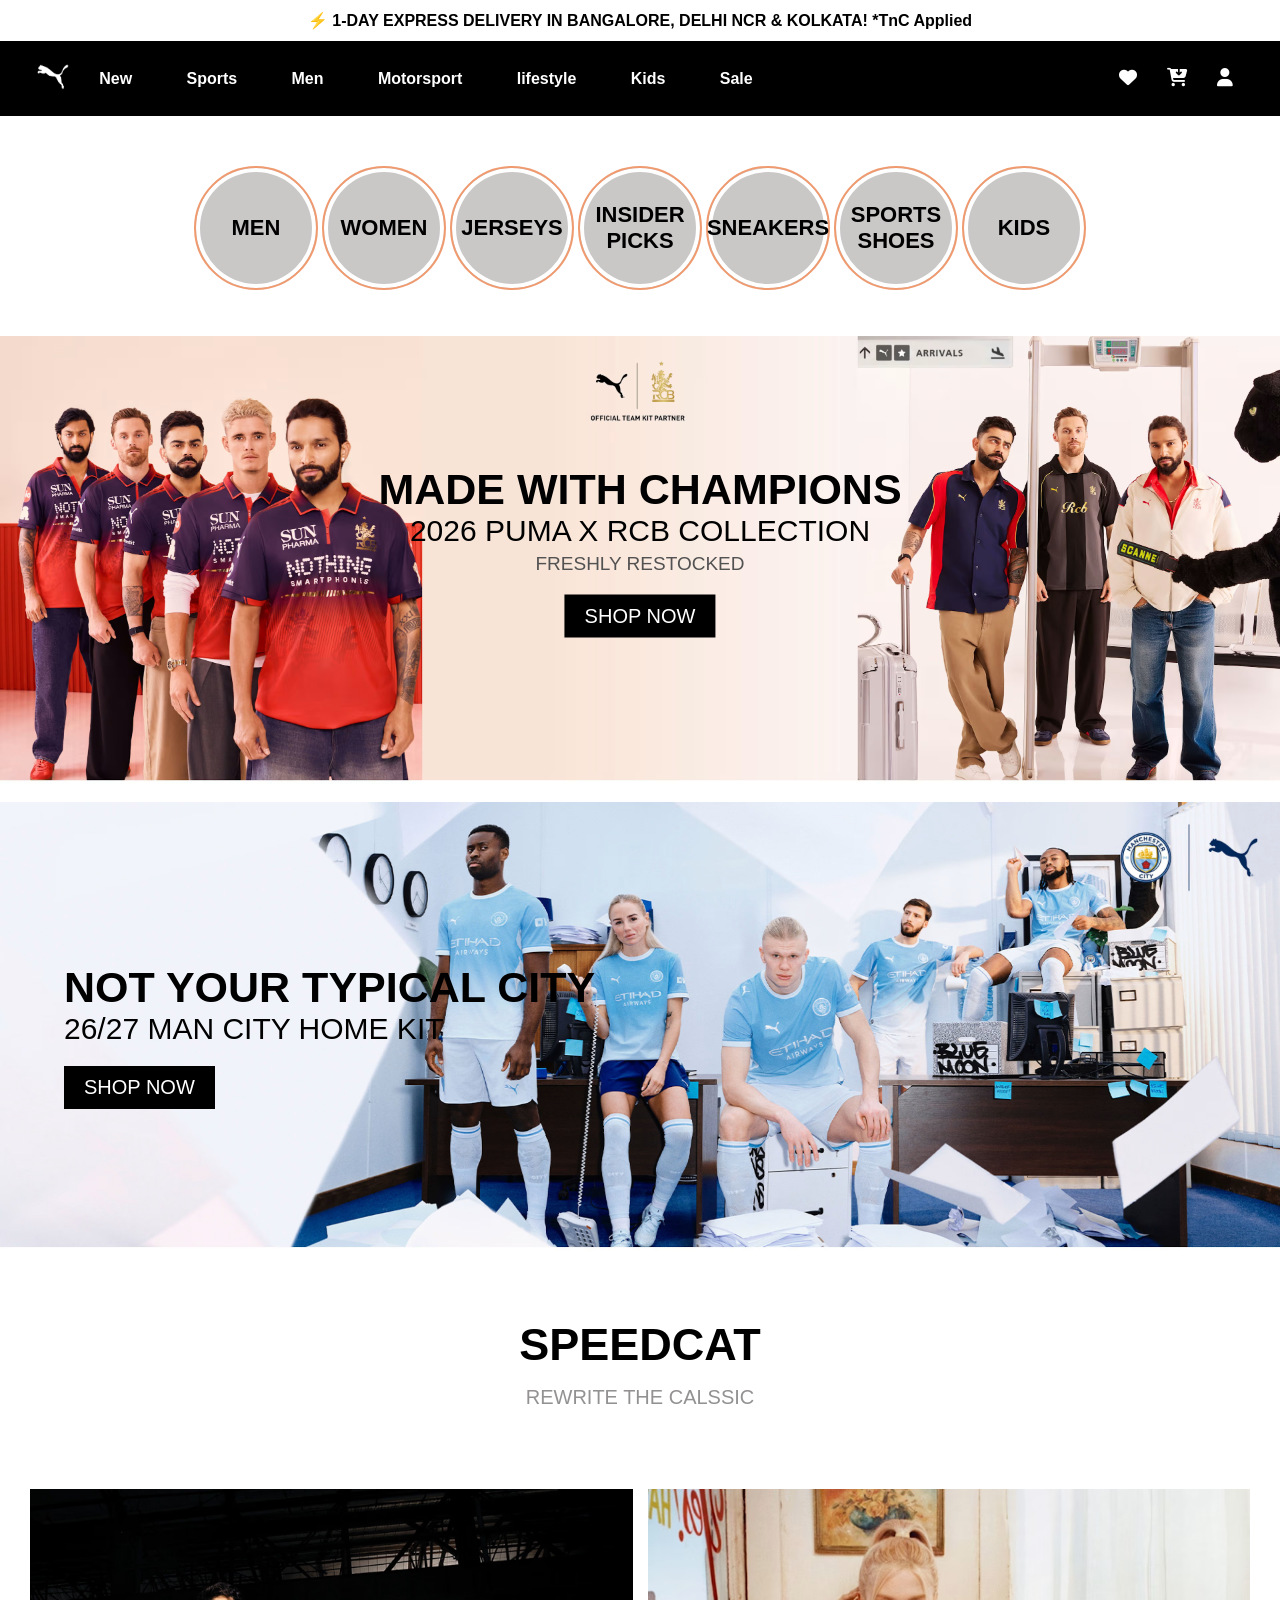
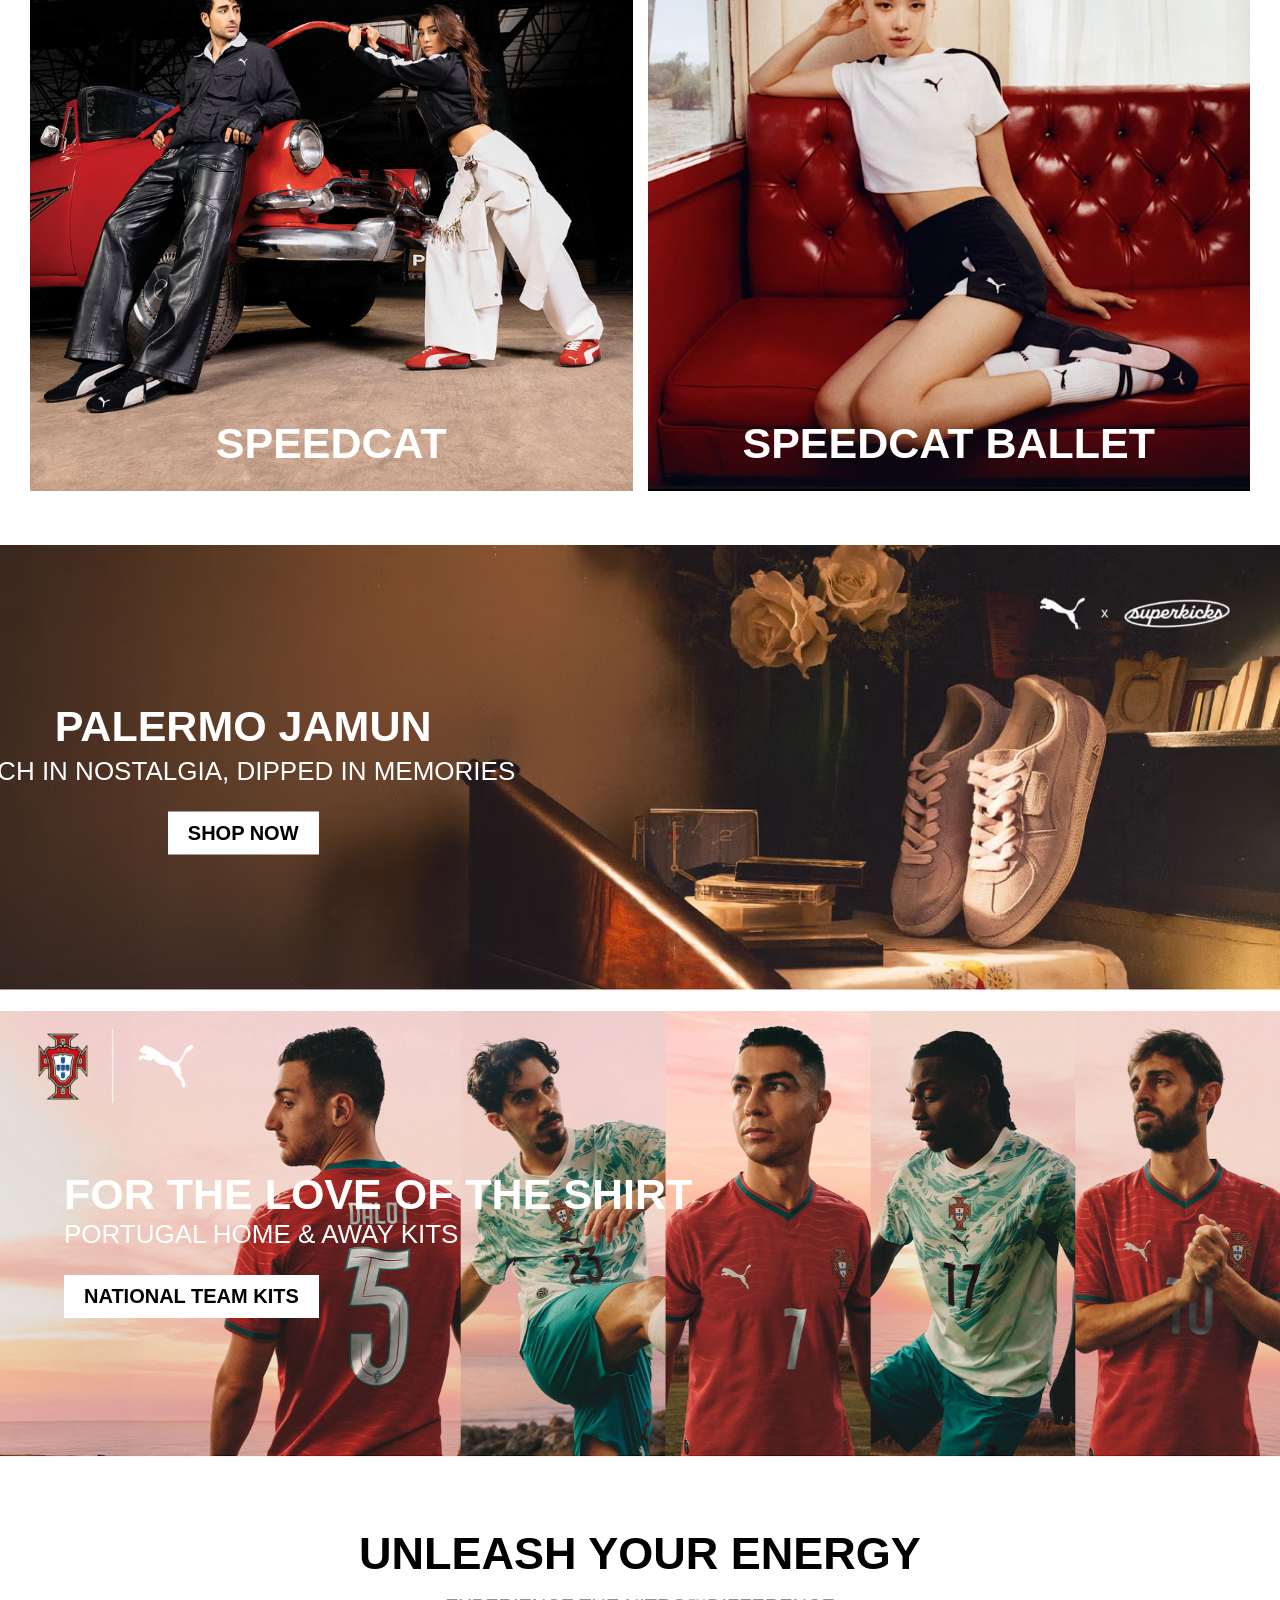
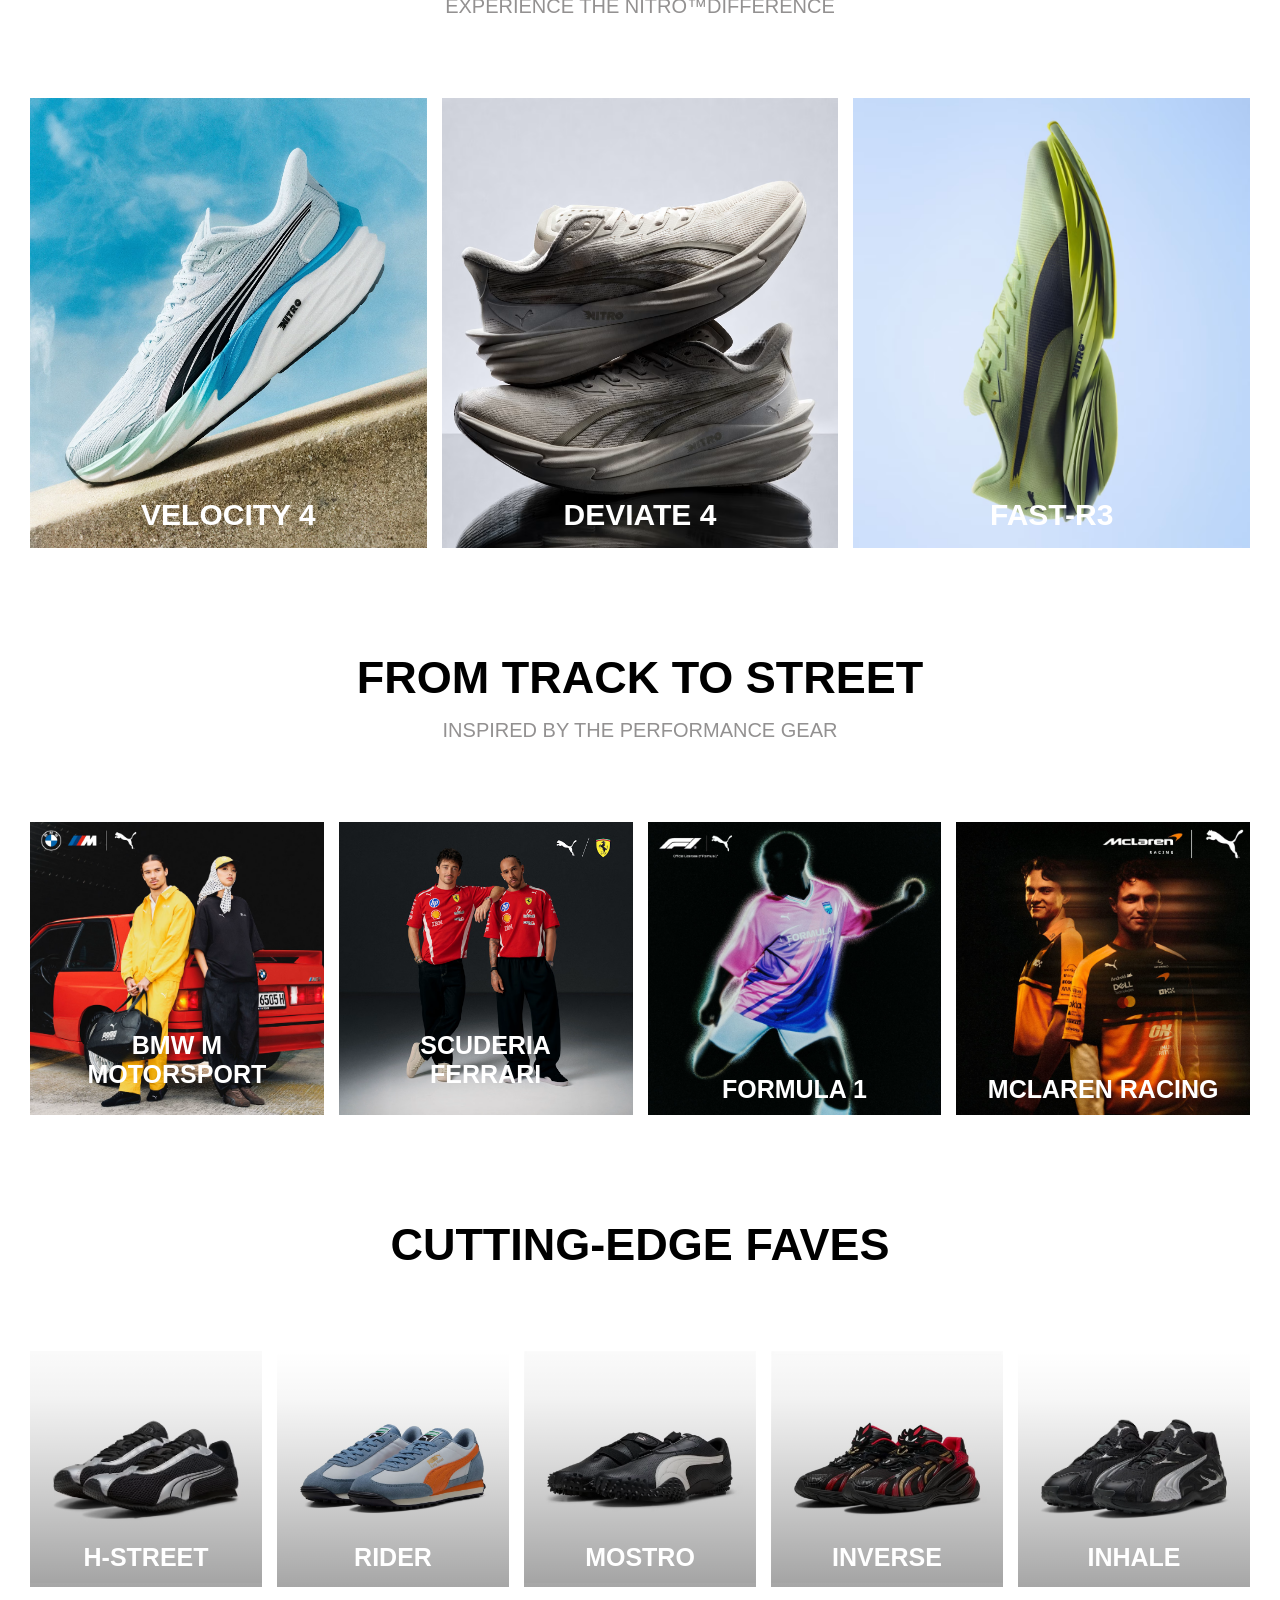
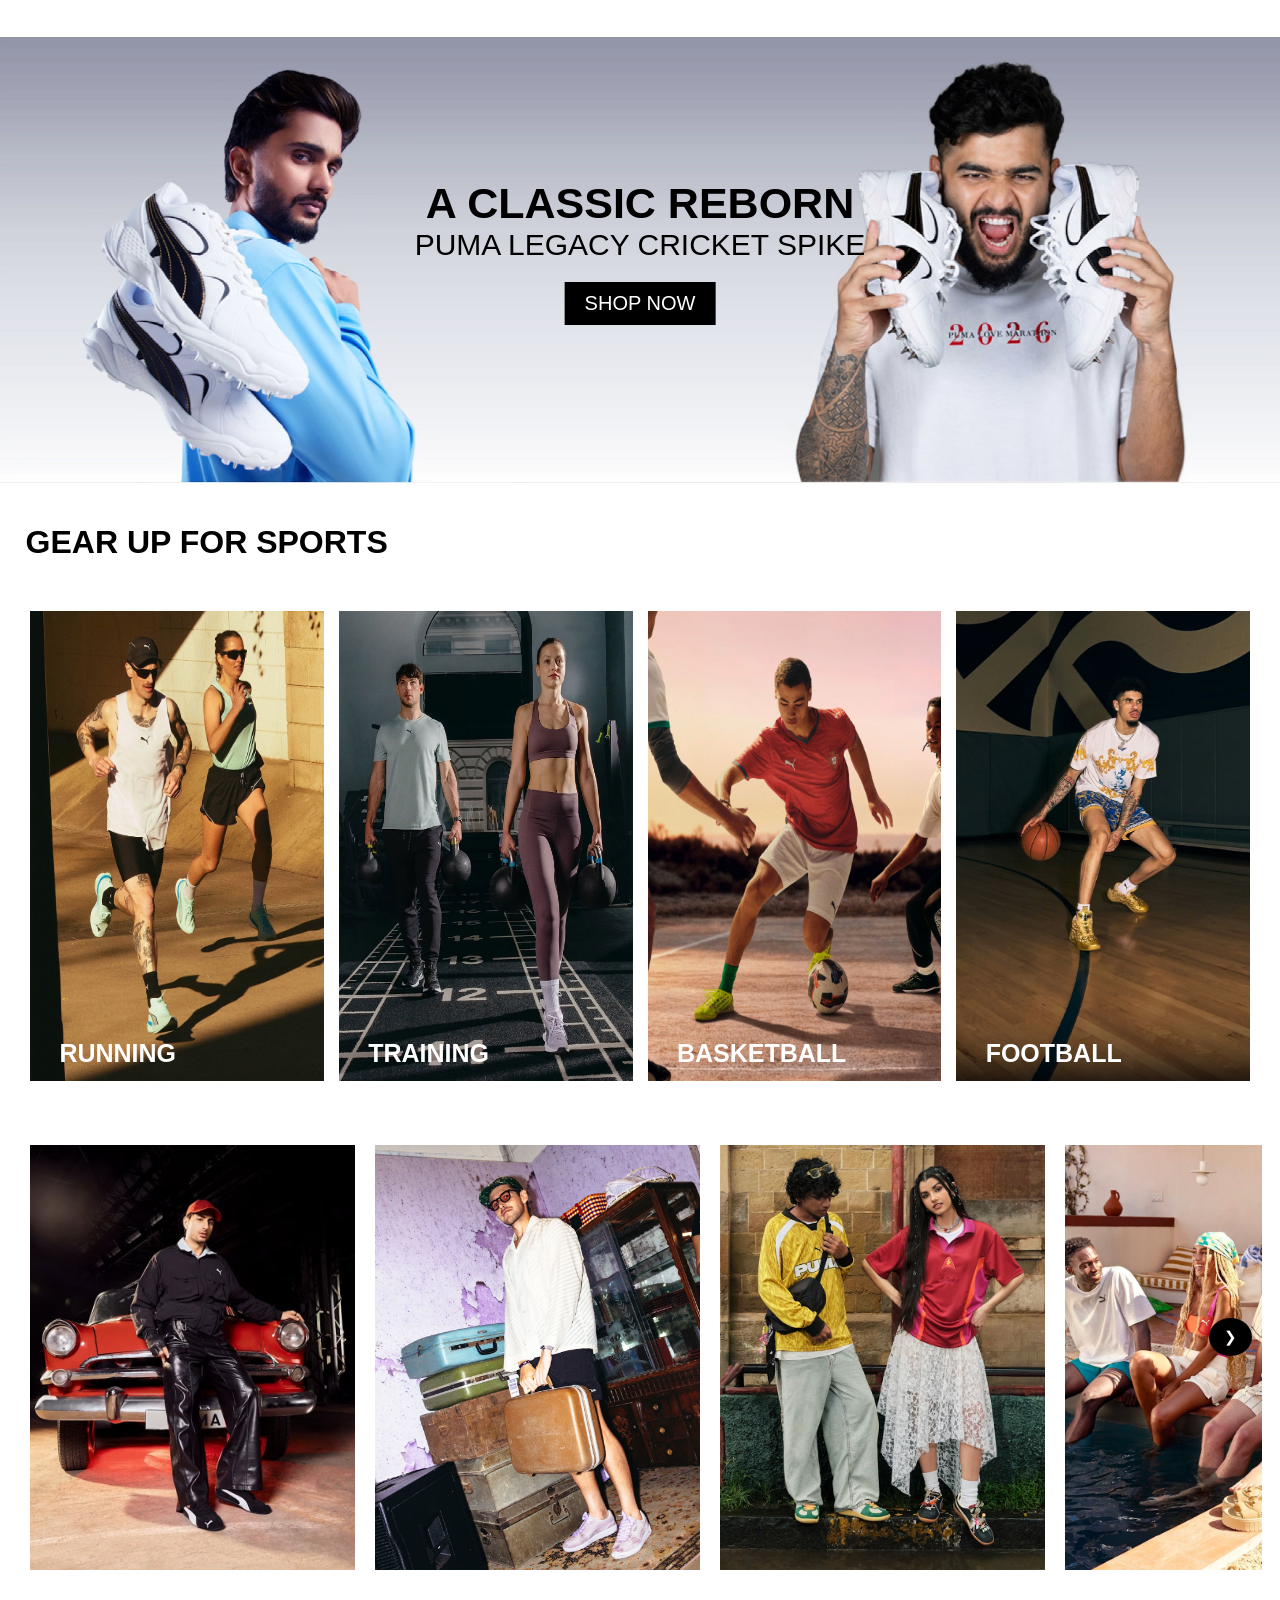
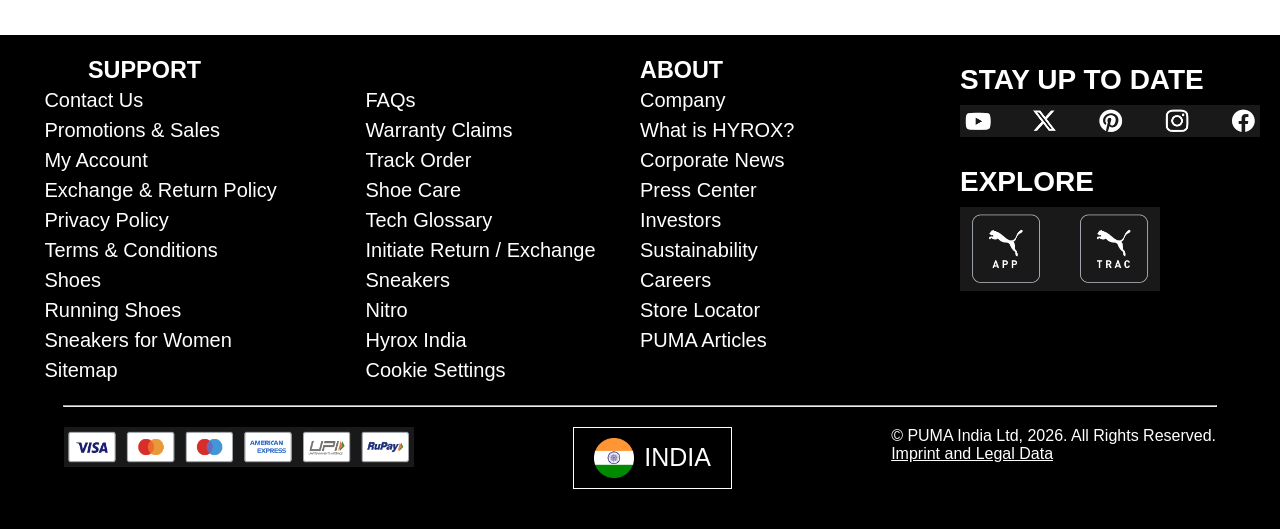
==== commit 451a0777: "add" ====
--- a/index.html
+++ b/index.html
@@ -40,13 +40,13 @@
     </div>
 
     <div id="category">
-        <p>MEN</p>
-        <p>WOMEN</p>
-        <p>JERSEYS</p>
-        <p>INSIDER <br> PICKS</p>
-        <p>SNEAKERS</p>
-        <p>SPORTS <br> SHOES</p>
-        <p>KIDS</p>
+        <p onclick="gotoProducts()">MEN</p>
+        <p onclick="gotoProducts()">WOMEN</p>
+        <p onclick="gotoProducts()">JERSEYS</p>
+        <p onclick="gotoProducts()">INSIDER <br> PICKS</p>
+        <p onclick="gotoProducts()">SNEAKERS</p>
+        <p onclick="gotoProducts()">SPORTS <br> SHOES</p>
+        <p onclick="gotoProducts()">KIDS</p>
     </div>
 
     <div class="banner">
@@ -74,13 +74,13 @@
         <P class="grey_p_mid">REWRITE THE CALSSIC</P>
     </div>
     <div class="speedCat_div">
-        <div class="banner">
+        <div class="banner" onclick="gotoProducts()">
             <div class="text_mid">
                 <h1 class="white_h1_mid">SPEEDCAT</h1>
             </div>
-            <img src="./Assests/cat1.avif" alt="cat1_image" />
-        </div>
-        <div class="banner">
+            <img onclick="gotoProducts()" src="./Assests/cat1.avif" alt="cat1_image" />
+        </div>
+        <div class="banner" onclick="gotoProducts()">
             <div class="text_mid">
                 <h1 class="white_h1_mid">SPEEDCAT BALLET</h1>
             </div>
@@ -111,19 +111,19 @@
         <P class="grey_p_mid">EXPERIENCE THE NITRO™️DIFFERENCE</P>
     </div>
     <div class="shoe_div speedCat_div">
-        <div class="banner shoe_img">
+        <div class="banner shoe_img" onclick="gotoProducts()">
             <div class="text_mid">
                 <h2 class="white_h1_mid sml">VELOCITY 4</h2>
             </div>
             <img src="./Assests/shoe1.avif" alt="shoe1_image" />
         </div>
-        <div class="banner shoe_img">
+        <div class="banner shoe_img" onclick="gotoProducts()">
             <div class="text_mid">
                 <h2 class="white_h1_mid sml">DEVIATE 4</h2>
             </div>
             <img src="./Assests/shoe2.avif" alt="shoe2_image" />
         </div>
-        <div class="banner shoe_img">
+        <div class="banner shoe_img" onclick="gotoProducts()">
             <div class="text_mid">
                 <h2 class="white_h1_mid sml">FAST-R3</h2>
             </div>
@@ -136,25 +136,25 @@
         <P class="grey_p_mid">INSPIRED BY THE PERFORMANCE GEAR</P>
     </div>
     <div class="track_div speedCat_div">
-        <div class="banner track_img">
+        <div class="banner track_img" onclick="gotoProducts()">
             <div class="text_mid">
                 <h2 class="white_h1_mid vsml">BMW M MOTORSPORT</h2>
             </div>
             <img src="./Assests/track1.avif" alt="track1_image" />
         </div>
-        <div class="banner track_img">
+        <div class="banner track_img" onclick="gotoProducts()">
             <div class="text_mid">
                 <h2 class="white_h1_mid vsml">SCUDERIA FERRARI</h2>
             </div>
             <img src="./Assests/track2.avif" alt="track2_image" />
         </div>
-        <div class="banner track_img">
+        <div class="banner track_img" onclick="gotoProducts()">
             <div class="text_mid">
                 <h2 class="white_h1_mid vsml">FORMULA 1</h2>
             </div>
             <img src="./Assests/track3.avif" alt="track3_image" />
         </div>
-        <div class="banner track_img">
+        <div class="banner track_img" onclick="gotoProducts()">
             <div class="text_mid">
                 <h2 class="white_h1_mid vsml">MCLAREN RACING</h2>
             </div>
@@ -166,7 +166,7 @@
         <h1 class="black_h1_mid">CUTTING-EDGE FAVES</h1>
     </div>
     <div class="snk_div speedCat_div">
-        <div class="banner track_img">
+        <div class="banner track_img" onclick="gotoProducts()">
             <div class="text_mid">
                 <h2 class="white_h1_mid vsml">H-STREET</h2>
             </div>
@@ -175,7 +175,7 @@
             </div>
 
         </div>
-        <div class="banner track_img">
+        <div class="banner track_img" onclick="gotoProducts()">
             <div class="text_mid">
                 <h2 class="white_h1_mid vsml">RIDER</h2>
             </div>
@@ -184,7 +184,7 @@
             </div>
 
         </div>
-        <div class="banner track_img">
+        <div class="banner track_img" onclick="gotoProducts()">
             <div class="text_mid">
                 <h2 class="white_h1_mid vsml">MOSTRO</h2>
             </div>
@@ -193,7 +193,7 @@
             </div>
 
         </div>
-        <div class="banner track_img">
+        <div class="banner track_img" onclick="gotoProducts()">
             <div class="text_mid">
                 <h2 class="white_h1_mid vsml">INVERSE</h2>
             </div>
@@ -202,7 +202,7 @@
             </div>
 
         </div>
-        <div class="banner track_img">
+        <div class="banner track_img" onclick="gotoProducts()">
             <div class="text_mid">
                 <h2 class="white_h1_mid vsml">INHALE</h2>
             </div>
@@ -227,25 +227,25 @@
         <h1 class="black_h1_left">GEAR UP FOR SPORTS</h1>
     </div>
     <div class="track_div speedCat_div">
-        <div class="banner gear_img">
+        <div class="banner gear_img" onclick="gotoProducts()">
             <div>
                 <h2 class="white_h1_mid vsml">RUNNING</h2>
             </div>
             <img src="./Assests/gear1.avif" alt="gear1_image" />
         </div>
-        <div class="banner gear_img">
+        <div class="banner gear_img" onclick="gotoProducts()">
             <div>
                 <h2 class="white_h1_mid vsml">TRAINING</h2>
             </div>
             <img src="./Assests/gear2.avif" alt="gear2_image" />
         </div>
-        <div class="banner gear_img">
+        <div class="banner gear_img" onclick="gotoProducts()">
             <div>
                 <h2 class="white_h1_mid vsml">BASKETBALL</h2>
             </div>
             <img src="./Assests/gear3.avif" alt="gear3_image" />
         </div>
-        <div class="banner gear_img">
+        <div class="banner gear_img" onclick="gotoProducts()">
             <div>
                 <h2 class="white_h1_mid vsml">FOOTBALL</h2>
             </div>
@@ -258,16 +258,22 @@
     <div class="carousel">
 
         <div class="slides" id="slides">
-            <img src="./Assests/gear1.avif" alt="gear4_image" />
-            <img src="./Assests/gear3.avif" alt="gear4_image" />
-            <img src="./Assests/gear3.avif" alt="gear4_image" />
-            <img src="./Assests/gear2.avif" alt="gear4_image" />
-            <img src="./Assests/gear1.avif" alt="gear4_image" />
-            <img src="./Assests/gear1.avif" alt="gear4_image" />
-            <img src="./Assests/gear3.avif" alt="gear4_image" />
-            <img src="./Assests/gear3.avif" alt="gear4_image" />
-            <img src="./Assests/snk2.avif" alt="gear4_image" />
-            <img src="./Assests/snk1.avif" alt="gear4_image" />
+            <img src="./Assests/slider_1.jpg" alt="gear4_image" />
+            <img src="./Assests/slider_2.avif" alt="gear4_image" />
+            <img src="./Assests/slider_3.avif" alt="gear4_image" />
+            <img src="./Assests/slider_4.avif" alt="gear4_image" />
+            <img src="./Assests/slider_5.avif" alt="gear4_image" />
+            <img src="./Assests/slider_6.avif" alt="gear4_image" />
+            <img src="./Assests/slider_7.avif" alt="gear4_image" />
+            <img src="./Assests/slider_8.avif" alt="gear4_image" />
+            <img src="./Assests/slider_9.avif" alt="gear4_image" />
+            <img src="./Assests/slider_10.avif" alt="gear4_image" />
+            <img src="./Assests/slider_11.avif" alt="gear4_image" />
+            <img src="./Assests/slider_12.avif" alt="gear4_image" />
+            <img src="./Assests/slider_13.avif" alt="gear4_image" />
+            <img src="./Assests/slider_14.avif" alt="gear4_image" />
+            <img src="./Assests/slider_15.avif" alt="gear4_image" />
+            <img src="./Assests/slider_16.avif" alt="gear4_image" />
         </div>
 
         <button class="prev" id="prev">❮</button>
--- a/index.css
+++ b/index.css
@@ -278,10 +278,9 @@
 /* CAROSOULE */
 .carousel {
     width: 97%;
-    height: 400px;
+    height: 480px;
     overflow: hidden;
     position: relative;
-    border-radius: 20px;
     margin: 10px 20px;
 }
 
@@ -293,7 +292,7 @@
 
 .slides img {
     width: 325px;
-    height: 325px;
+    height: 425px;
     object-fit: cover;
     flex-shrink: 0;
     margin: 0px 10px;
@@ -322,6 +321,8 @@
     right: 10px;
 }
 
+/*-------------footer----------------*/
+
 #main_footer {
     background-color: black;
     color: white;
@@ -449,6 +450,10 @@
         display: none;
     }
 
+    .banner {
+        margin-top: 20px;
+    }
+
     .black_p {
         font-size: 14px;
     }
